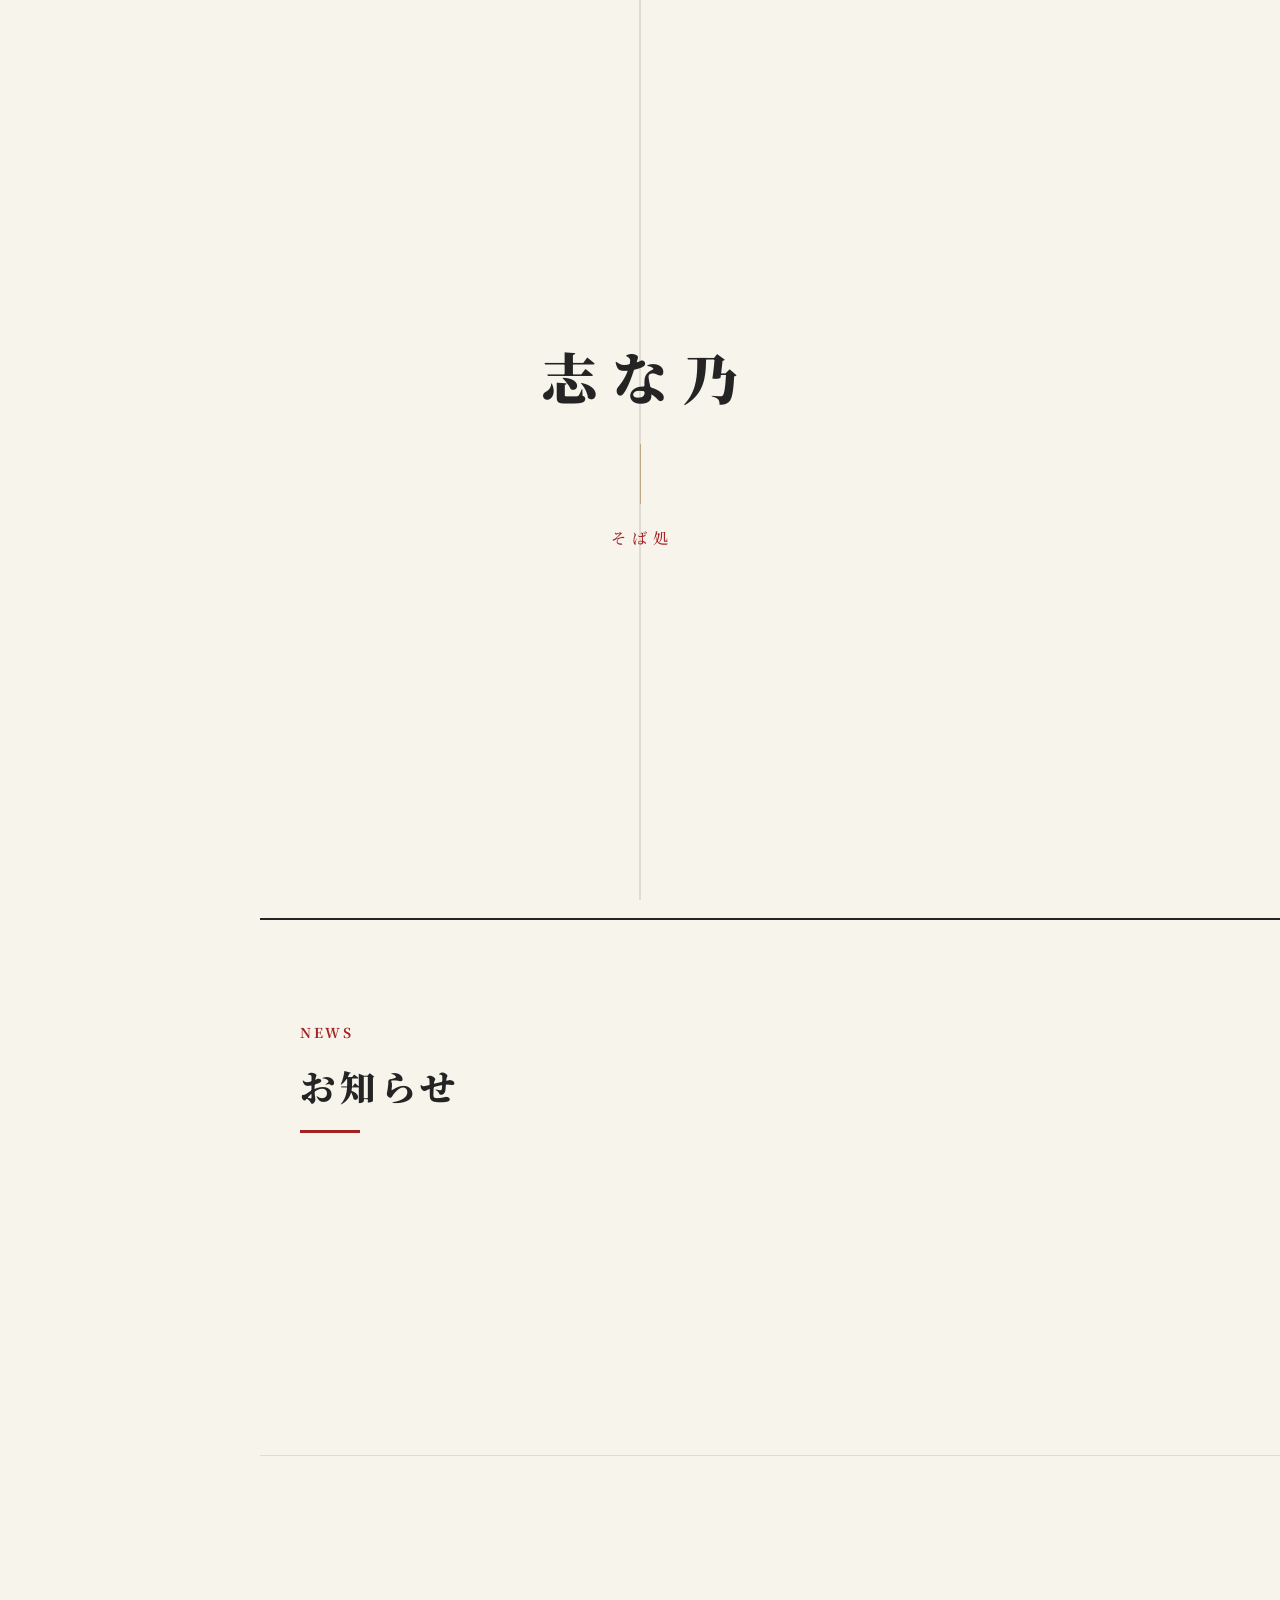
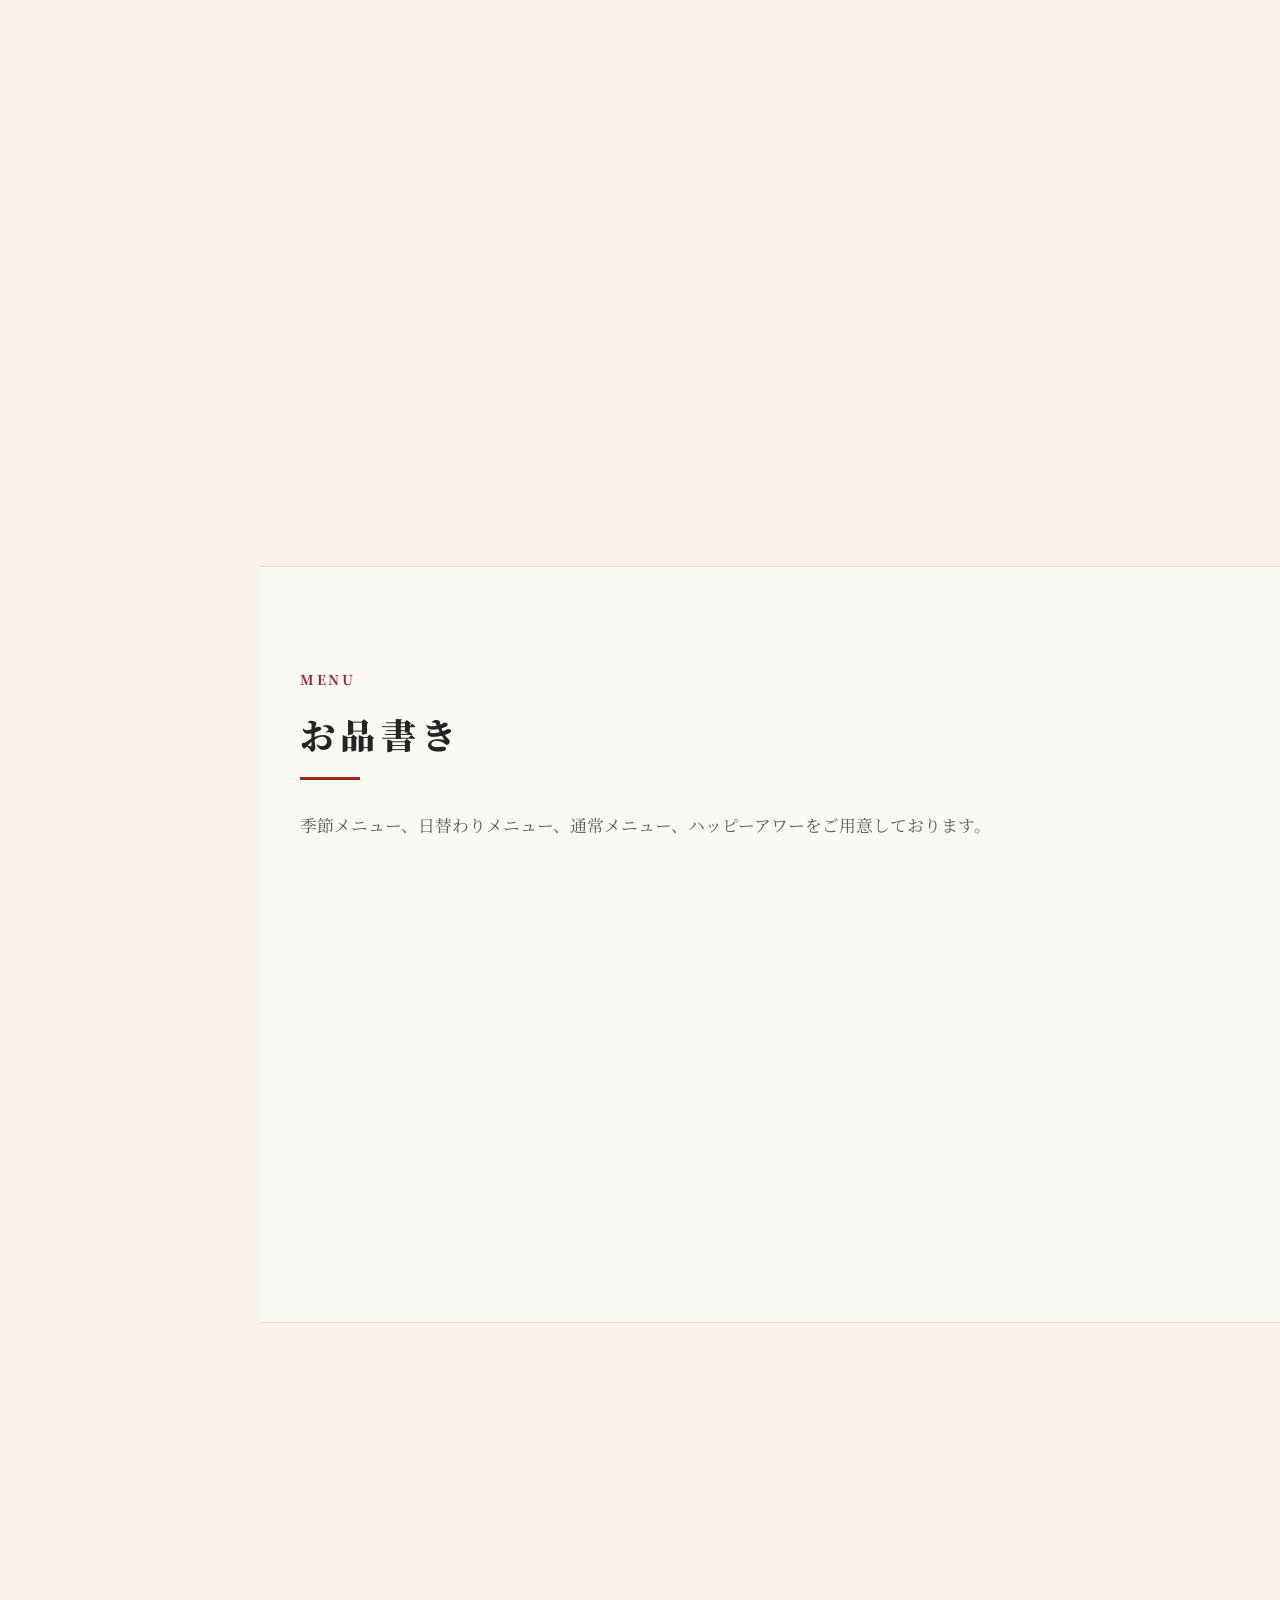
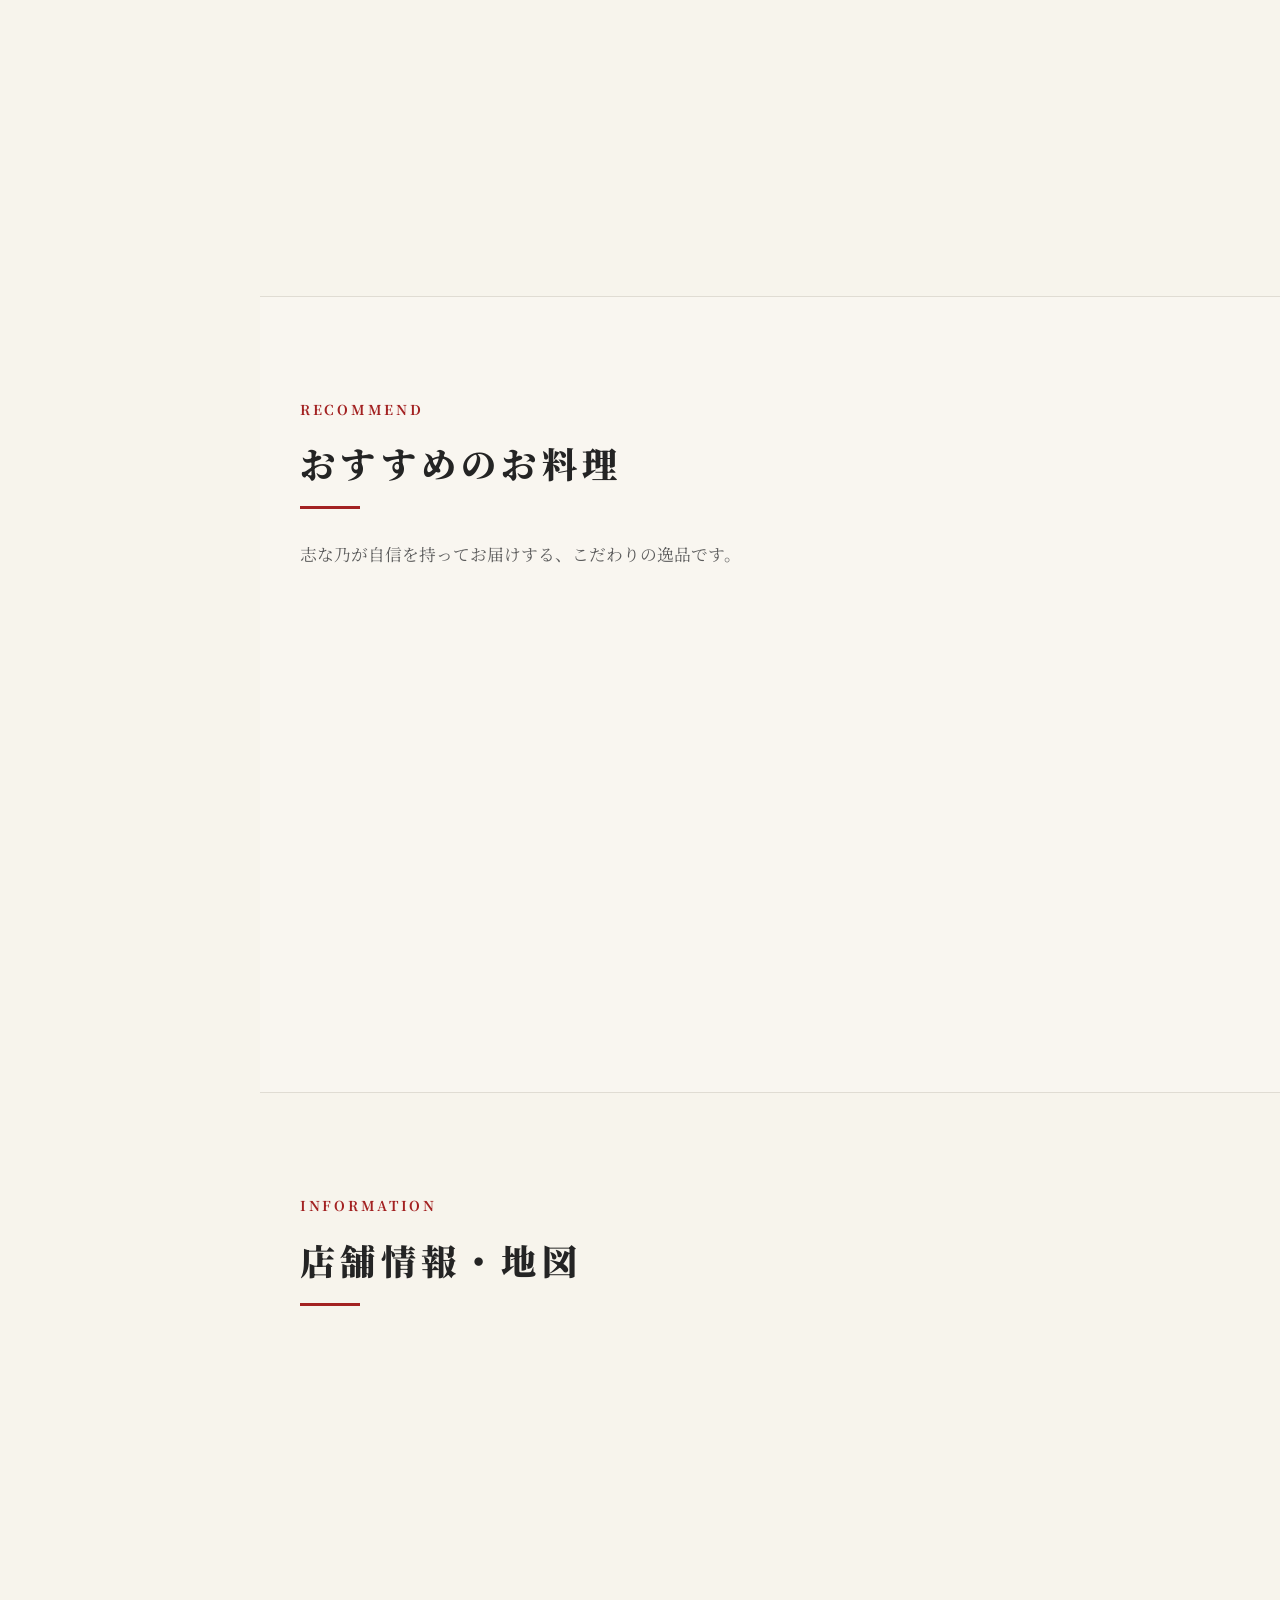
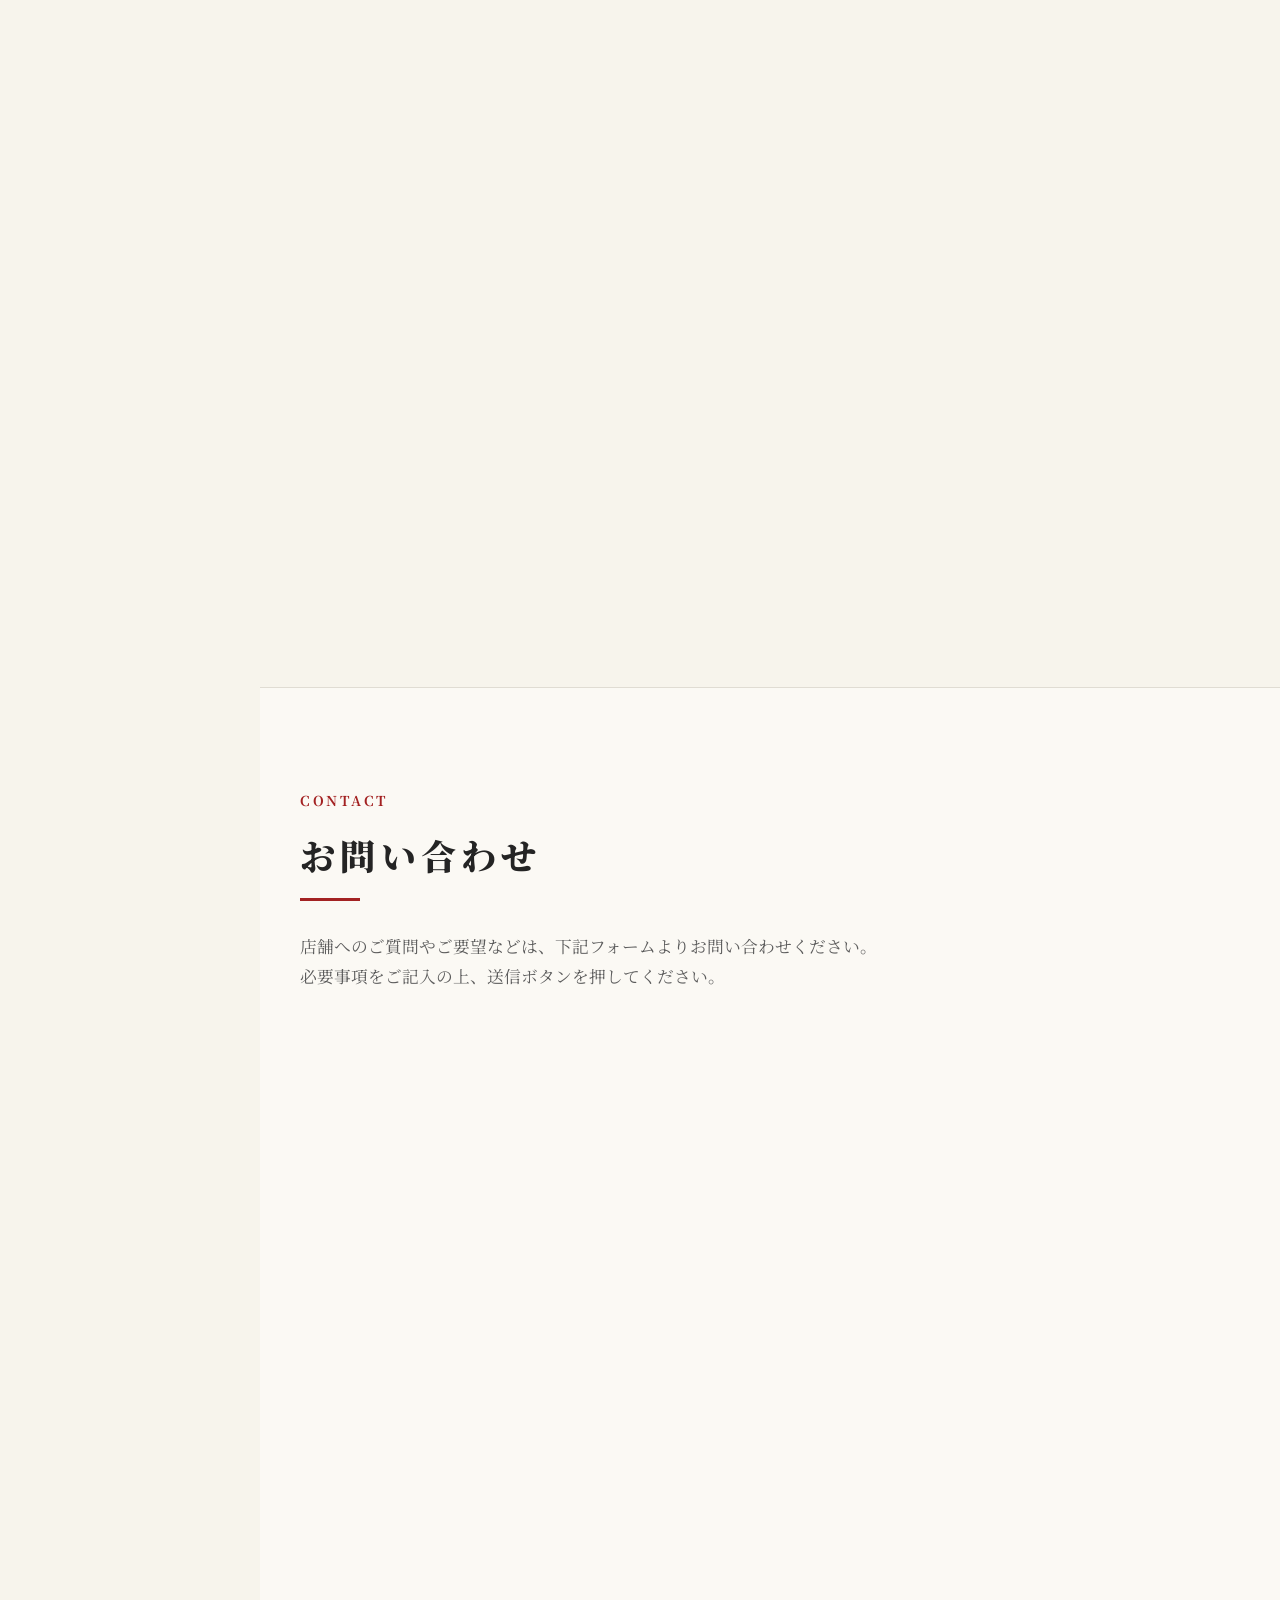
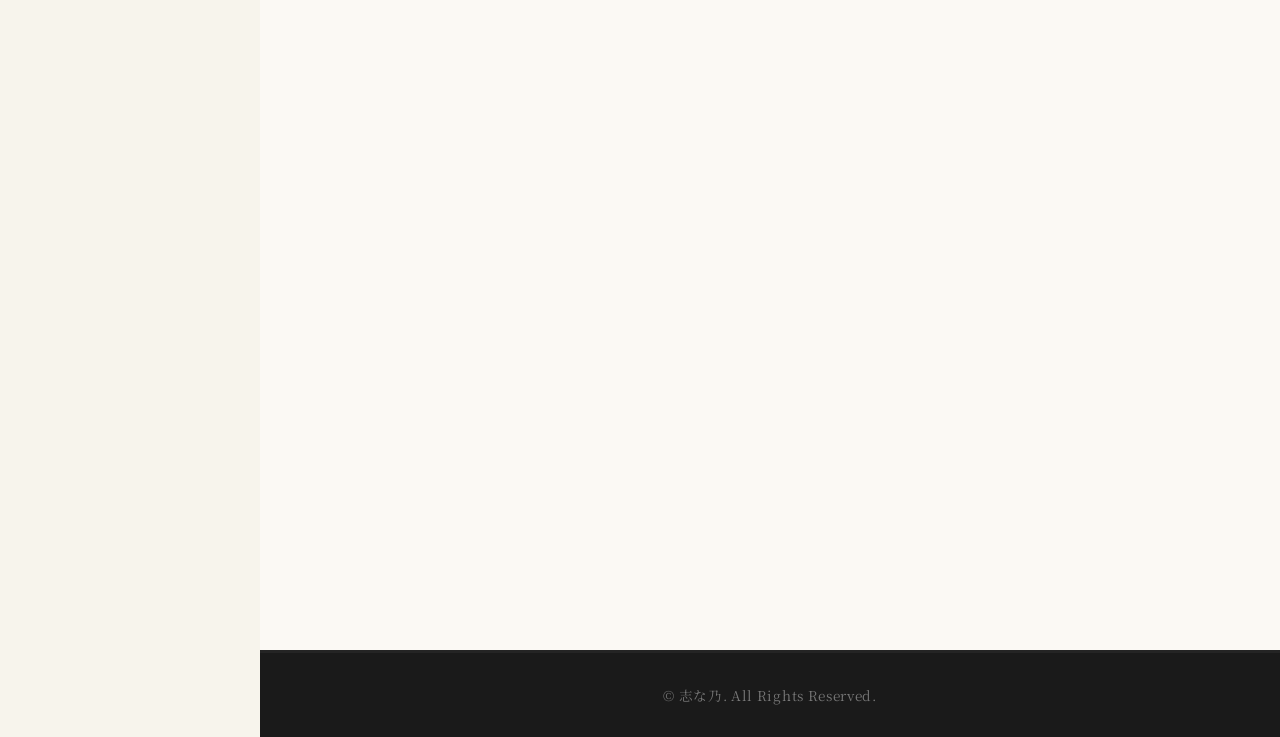
==== index.html @ 8e5b7e79 "feat: お知らせ更新（極み昆布水鶏そばの終売）、お知らせ一覧スクロール調整、sitemap.xml追加" ====
<!DOCTYPE html>
<html lang="ja">
<head>
    <meta charset="UTF-8">
    <meta name="viewport" content="width=device-width, initial-scale=1.0">
    <title>そば処 志な乃（しなの） | 千葉県船橋市・津田沼駅北口徒歩1分</title>
    <meta name="description" content="船橋市・津田沼駅北口すぐのそば処「志な乃（しなの）」。化学調味料や保存料は一切使わず,毎朝店で仕込む伝統の蕎麦と出汁。みずみずしく艶やかで透明感のあるこだわり蕎麦をご堪能ください。">
    
    <!-- OGP Settings -->
    <meta property="og:title" content="そば処 志な乃（しなの） | 津田沼駅北口徒歩1分">
    <meta property="og:description" content="毎朝仕込む伝統の蕎麦と無添加の出汁。みずみずしく艶やかで透明感のあるこだわり蕎麦。">
    <meta property="og:type" content="website">
    <meta property="og:image" content="img/HERO.jpg">
    
    <!-- Google Fonts: Noto Serif JP for traditional Japanese feel -->
    <link rel="preconnect" href="https://fonts.googleapis.com">
    <link rel="preconnect" href="https://fonts.gstatic.com" crossorigin>
    <link href="https://fonts.googleapis.com/css2?family=Noto+Serif+JP:wght@300;400;500;700;900&display=swap" rel="stylesheet">
    
    <link rel="stylesheet" href="style.css">
</head>
<body>

    <!-- Loading Screen -->
    <div id="loading" class="loading-screen">
        <div class="loading-panel panel-left"></div>
        <div class="loading-panel panel-right"></div>
        <div class="loading-content">
            <div class="loading-logo">
                <span class="logo-char char-1">志</span>
                <span class="logo-char char-2">な</span>
                <span class="logo-char char-3">乃</span>
            </div>
            <div class="loading-line"></div>
            <div class="loading-sub">そば処</div>
        </div>
    </div>

    <!-- Mobile Navigation Menu -->
    <div id="mobile-nav-overlay" class="mobile-nav-overlay"></div>
    
    <button id="mobile-nav-toggle" class="mobile-nav-toggle" aria-label="メニュー開閉">
        <span></span>
        <span></span>
        <span></span>
    </button>
    
    <nav id="mobile-nav" class="mobile-nav">
        <div class="mobile-nav-logo">
            <img src="img/しなの　ロゴ.png" alt="志な乃 ロゴ">
        </div>
        <ul>
            <li><a href="#home" class="mobile-nav-link">トップ</a></li>
            <li><a href="#news" class="mobile-nav-link">お知らせ</a></li>
            <li><a href="#concept" class="mobile-nav-link">こだわり</a></li>
            <li><a href="#menu" class="mobile-nav-link">お品書き</a></li>
            <li><a href="#gallery" class="mobile-nav-link">店内の様子</a></li>
            <li><a href="#info" class="mobile-nav-link">店舗情報・地図</a></li>
            <li><a href="#contact" class="mobile-nav-link">お問い合わせ</a></li>
        </ul>
        <div class="mobile-nav-sns">
            <a href="https://www.instagram.com/soba_shinano/" target="_blank" class="sns-btn insta-btn">Instagram</a>
            <a href="https://lin.ee/VDG7q6C" target="_blank" class="sns-btn line-btn">公式LINE</a>
        </div>
    </nav>

    <!-- Desktop Sidebar Navigation -->
    <header id="desktop-sidebar" class="desktop-sidebar">
        <div class="sidebar-logo-area">
            <a href="#home">
                <img src="img/しなの　ロゴ.png" alt="志な乃 ロゴ" class="sidebar-logo">
            </a>
        </div>
        <nav class="sidebar-nav">
            <ul>
                <li><a href="#home" class="sidebar-link active"><span class="nav-num">一</span><span class="nav-txt">トップ</span></a></li>
                <li><a href="#news" class="sidebar-link"><span class="nav-num">二</span><span class="nav-txt">お知らせ</span></a></li>
                <li><a href="#concept" class="sidebar-link"><span class="nav-num">三</span><span class="nav-txt">こだわり</span></a></li>
                <li><a href="#menu" class="sidebar-link"><span class="nav-num">四</span><span class="nav-txt">お品書き</span></a></li>
                <li><a href="#gallery" class="sidebar-link"><span class="nav-num">五</span><span class="nav-txt">店内の様子</span></a></li>
                <li><a href="#info" class="sidebar-link"><span class="nav-num">六</span><span class="nav-txt">店舗・地図</span></a></li>
                <li><a href="#contact" class="sidebar-link"><span class="nav-num">七</span><span class="nav-txt">お問合せ</span></a></li>
            </ul>
        </nav>
        <div class="sidebar-footer">
            <a href="tel:047-475-2601" class="sidebar-tel">☎ 047-475-2601</a>
        </div>
    </header>

    <!-- Main Wrapper (Shifted on Desktop to make space for sidebar) -->
    <main class="main-content">

        <!-- Hero / First View -->
        <section id="home" class="hero-section">
            <div class="hero-bg-overlay"></div>
            <div class="hero-inner">
                <div class="hero-text-area">
                    <div class="hero-content-wrap">
                        <h1 class="hero-title">
                            <span class="sub-title">伝統を紡ぐ、毎朝仕込みの蕎麦</span>
                            <span class="main-title">そば処 志な乃</span>
                        </h1>
                        <div class="hero-sns-links">
                            <a href="https://www.instagram.com/soba_shinano/" target="_blank" class="hero-sns-btn insta">Instagram</a>
                            <a href="https://lin.ee/VDG7q6C" target="_blank" class="hero-sns-btn line">公式LINE</a>
                        </div>
                    </div>
                </div>
                <div class="hero-image-area">
                    <div class="hero-image-border">
                        <img src="img/HERO.jpg" alt="そば処 志な乃" class="hero-main-img">
                    </div>
                </div>
            </div>
        </section>

        <!-- News Section -->
        <section id="news" class="news-section section-padding">
            <div class="section-container">
                <div class="section-header">
                    <span class="section-subtitle">NEWS</span>
                    <h2 class="section-title">お知らせ</h2>
                </div>
                
                <div class="news-list fade-in">
                    <!-- News Item 1 -->
                    <article class="news-item">
                        <a href="news-detail-3.html" class="news-link">
                            <div class="news-meta">
                                <time datetime="2026-07-27" class="news-date">2026.07.27</time>
                                <span class="news-category">お知らせ</span>
                            </div>
                            <h3 class="news-item-title">
                                【極み昆布水鶏そば 終売のお知らせ】<span class="news-arrow">→</span>
                            </h3>
                        </a>
                    </article>

                    <!-- News Item 2 -->
                    <article class="news-item">
                        <a href="news-detail-2.html" class="news-link">
                            <div class="news-meta">
                                <time datetime="2026-06-19" class="news-date">2026.06.19</time>
                                <span class="news-category">お知らせ</span>
                            </div>
                            <h3 class="news-item-title">
                                📢【本日より販売開始！らーめん和田屋 × そば処志な乃 コラボメニュー】📢<span class="news-arrow">→</span>
                            </h3>
                        </a>
                    </article>

                    <!-- News Item 3 -->
                    <article class="news-item">
                        <a href="news-detail-1.html" class="news-link">
                            <div class="news-meta">
                                <time datetime="2026-06-19" class="news-date">2026.06.19</time>
                                <span class="news-category">お知らせ</span>
                            </div>
                            <h3 class="news-item-title">
                                HPを公開しました<span class="news-arrow">→</span>
                            </h3>
                        </a>
                    </article>
                </div>
            </div>
        </section>

        <!-- Concept Section -->
        <section id="concept" class="concept-section section-padding">
            <div class="section-container">
                <div class="concept-grid">
                    <div class="concept-text-wrap fade-in">
                        <span class="section-subtitle">CONCEPT</span>
                        <h2 class="section-title">志な乃のこだわり</h2>
                        
                        <div class="concept-body-text">
                            <p class="lead-text">開店当初より受け継がれる伝統の味。<br>毎朝、職人が丹精込めて仕込む蕎麦と出汁。</p>
                            <p>化学調味料や保存料を一切使用せず、素材本来の美味しさを追求しております。蕎麦の実の中心部から取れる希少な「さらし粉」と、豊かな風味を持つ「2番粉」を独自の配合でブレンドいたしました。</p>
                            <p>ツルツルとした心地よい喉ごしと、口いっぱいに広がる香りの両立にこだわり抜き、透明感があり、みずみずしく艶やかに光る美しい麺に仕上げています。職人のこだわりが生み出す本物の味わいを、ぜひ心ゆくまでご堪能ください。</p>
                        </div>
                    </div>
                    <div class="concept-visual fade-in">
                        <div class="concept-img-frame">
                            <img src="img/CONCEPT.jpg" alt="志な乃のこだわり" class="concept-img">
                        </div>
                    </div>
                </div>
            </div>
        </section>

        <!-- Menu Section -->
        <section id="menu" class="menu-section section-padding">
            <div class="section-container">
                <div class="section-header">
                    <span class="section-subtitle">MENU</span>
                    <h2 class="section-title">お品書き</h2>
                    <p class="section-intro">季節メニュー、日替わりメニュー、通常メニュー、ハッピーアワーをご用意しております。</p>
                </div>

                <!-- Menu Tabs -->
                <div class="menu-tabs fade-in">
                    <button class="menu-tab-btn active" data-tab="limited">季節メニュー</button>
                    <button class="menu-tab-btn" data-tab="lunch">日替わりメニュー</button>
                    <button class="menu-tab-btn" data-tab="classic">通常メニュー</button>
                    <button class="menu-tab-btn" data-tab="happyhour">ハッピーアワー</button>
                </div>

                <!-- Menu Tab Contents -->
                <div class="menu-tab-content-wrap fade-in">
                    <!-- 季節メニュー (Seasonal Menu) -->
                    <div class="menu-tab-content active" id="menu-limited">
                        <div class="menu-single-image">
                            <div class="menu-image-container">
                                <img src="img/期間限定.png" alt="季節メニュー" class="menu-img-zoomable">
                            </div>
                        </div>
                    </div>

                    <!-- 日替わりメニュー (Daily Menu) -->
                    <div class="menu-tab-content" id="menu-lunch">
                        <div class="menu-single-image">
                            <div class="menu-image-container">
                                <img src="img/ランチ.png" alt="日替わりメニュー" class="menu-img-zoomable">
                            </div>
                        </div>
                    </div>

                    <!-- 通常メニュー (Regular Menu) -->
                    <div class="menu-tab-content" id="menu-classic">
                        <div class="menu-carousel">
                            <div class="menu-carousel-track-container">
                                <ul class="menu-carousel-track">
                                    <li class="menu-carousel-slide current-slide">
                                        <div class="menu-image-container">
                                            <img src="img/定番メニュー1.png" alt="通常メニュー 1" class="menu-img-zoomable">
                                        </div>
                                    </li>
                                    <li class="menu-carousel-slide">
                                        <div class="menu-image-container">
                                            <img src="img/定番メニュー2.png" alt="通常メニュー 2" class="menu-img-zoomable">
                                        </div>
                                    </li>
                                    <li class="menu-carousel-slide">
                                        <div class="menu-image-container">
                                            <img src="img/定番メニュー3.png" alt="通常メニュー 3" class="menu-img-zoomable">
                                        </div>
                                    </li>
                                    <li class="menu-carousel-slide">
                                        <div class="menu-image-container">
                                            <img src="img/定番メニュー4.png" alt="通常メニュー 4" class="menu-img-zoomable">
                                        </div>
                                    </li>
                                </ul>
                            </div>
                            <button class="menu-carousel-btn btn-left is-hidden" aria-label="前へ">〈</button>
                            <button class="menu-carousel-btn btn-right" aria-label="次へ">〉</button>
                            <div class="menu-carousel-nav">
                                <button class="menu-carousel-indicator active"></button>
                                <button class="menu-carousel-indicator"></button>
                                <button class="menu-carousel-indicator"></button>
                                <button class="menu-carousel-indicator"></button>
                            </div>
                        </div>
                    </div>

                    <!-- ハッピーアワー (Happy Hour) -->
                    <div class="menu-tab-content" id="menu-happyhour">
                        <div class="menu-single-image">
                            <div class="menu-image-container">
                                <img src="img/ハッピーアワー.png" alt="ハッピーアワーメニュー" class="menu-img-zoomable">
                            </div>
                        </div>
                    </div>
                </div>

                <!-- Instagram Link Announcement -->
                <div class="menu-instagram-note fade-in">
                    <p class="instagram-note-text">
                        その日のおすすめつまみメニューは<br class="mobile-br">
                        <a href="https://www.instagram.com/soba_shinano/" target="_blank" rel="noopener noreferrer" class="instagram-link">
                            Instagramよりご確認ください <span class="arrow-right">→</span>
                        </a>
                    </p>
                </div>
            </div>
        </section>

        <!-- Interior Gallery Section with 4-Second Slideshow -->
        <section id="gallery" class="gallery-section section-padding">
            <div class="section-container">
                <div class="gallery-inner">
                    <div class="gallery-info fade-in">
                        <span class="section-subtitle">ATMOSPHERE</span>
                        <h2 class="section-title">落ち着きのある店内</h2>
                        <p class="gallery-desc">和の風情が漂う落ち着いた雰囲気の店内は、お一人様からご家族連れ、ご宴会まで様々なシーンで心地よくお過ごしいただけます。木の温もりを感じながら、こだわりの蕎麦をゆっくりとお召し上がりください。</p>
                        
                        <div class="gallery-indicators">
                            <button class="indicator active" data-slide="0" aria-label="スライド 1"></button>
                            <button class="indicator" data-slide="1" aria-label="スライド 2"></button>
                        </div>
                    </div>

                    <div class="gallery-slider-wrap fade-in">
                        <div id="slideshow" class="slideshow">
                            <div class="slide active" id="slide-1">
                                <img src="img/店内1.jpg" alt="志な乃の店内風景 1">
                            </div>
                            <div class="slide" id="slide-2">
                                <img src="img/店内2.jpg" alt="志な乃の店内風景 2">
                            </div>
                        </div>
                    </div>
                </div>
            </div>
        </section>

        <!-- Food Gallery Section -->
        <section id="food-gallery" class="food-gallery-section section-padding">
            <div class="section-container">
                <div class="section-header">
                    <span class="section-subtitle">RECOMMEND</span>
                    <h2 class="section-title">おすすめのお料理</h2>
                    <p class="section-intro">志な乃が自信を持ってお届けする、こだわりの逸品です。</p>
                </div>

                <div class="food-gallery-wrap fade-in">
                    <div class="food-gallery-scroll">
                        <!-- Item 1: カツ丼セット -->
                        <div class="food-gallery-item">
                            <div class="food-gallery-img-wrap">
                                <img src="img/かつ丼セット.jpg" alt="カツ丼セット" class="menu-img-zoomable">
                            </div>
                            <h3 class="food-gallery-name">カツ丼セット</h3>
                        </div>

                        <!-- Item 2: 刺身三点盛り -->
                        <div class="food-gallery-item">
                            <div class="food-gallery-img-wrap">
                                <img src="img/刺身三点盛り.jpg" alt="刺身三点盛り" class="menu-img-zoomable">
                            </div>
                            <h3 class="food-gallery-name">刺身三点盛り</h3>
                        </div>

                        <!-- Item 3: 天せいろ -->
                        <div class="food-gallery-item">
                            <div class="food-gallery-img-wrap">
                                <img src="img/天せいろ.png" alt="天せいろ" class="menu-img-zoomable">
                            </div>
                            <h3 class="food-gallery-name">天せいろ</h3>
                        </div>

                        <!-- Item 4: 天ぷらそば -->
                        <div class="food-gallery-item">
                            <div class="food-gallery-img-wrap">
                                <img src="img/天ぷらそば.jpg" alt="天ぷらそば" class="menu-img-zoomable">
                            </div>
                            <h3 class="food-gallery-name">天ぷらそば</h3>
                        </div>

                        <!-- Item 5: 天ぷらの盛り合わせ -->
                        <div class="food-gallery-item">
                            <div class="food-gallery-img-wrap">
                                <img src="img/天ぷらの盛り合わせ.png" alt="天ぷらの盛り合わせ" class="menu-img-zoomable">
                            </div>
                            <h3 class="food-gallery-name">天ぷらの盛り合わせ</h3>
                        </div>
                    </div>
                    
                    <div class="scroll-guide">
                        <span>◀ 左右にスクロールできます ▶</span>
                    </div>
                </div>
            </div>
        </section>

        <!-- Shop Information and Google Maps Section -->
        <section id="info" class="info-section section-padding">
            <div class="section-container">
                <span class="section-subtitle">INFORMATION</span>
                <h2 class="section-title">店舗情報・地図</h2>

                <div class="info-grid">
                    <div class="info-table-wrap fade-in">
                        <table class="info-table">
                            <tbody>
                                <tr>
                                    <th>店名</th>
                                    <td>志な乃（しなの）</td>
                                </tr>
                                <tr>
                                    <th>所在地</th>
                                    <td>
                                        〒274-0825<br>
                                        千葉県船橋市前原西<br class="mobile-br">２丁目１４−６<br>
                                        <span class="info-note">JR総武線「津田沼駅」北口より<br class="mobile-br">徒歩約1分</span>
                                    </td>
                                </tr>
                                <tr>
                                    <th>電話番号</th>
                                    <td><a href="tel:047-475-2601" class="tel-link">047-475-2601</a></td>
                                </tr>
                                <tr>
                                    <th>営業時間</th>
                                    <td>11:00 ～ 21:00</td>
                                </tr>
                                <tr>
                                    <th>定休日</th>
                                    <td>水曜日（木～火は営業）</td>
                                </tr>
                                <tr>
                                    <th>決済方法</th>
                                    <td>
                                        <div class="payment-group">
                                            <span class="payment-label">クレジットカード</span>
                                            <span class="payment-value">VISA / Mastercard / JCB / American Express / Diners Club<br><span class="payment-sub">※タッチ決済対応</span></span>
                                        </div>
                                        <div class="payment-group">
                                            <span class="payment-label">電子マネー</span>
                                            <span class="payment-value">楽天Edy / QUICPay / 交通系ICカード</span>
                                        </div>
                                        <div class="payment-group">
                                            <span class="payment-label">コード支払い</span>
                                            <span class="payment-value">au PAY / d払い / J-Coin Pay / メルペイ / PayPay / 楽天ペイ</span>
                                        </div>
                                    </td>
                                </tr>
                                <tr>
                                    <th>公式SNS</th>
                                    <td>
                                        <div class="info-sns-links">
                                            <a href="https://www.instagram.com/soba_shinano/" target="_blank" class="info-sns-link insta" id="info-link-insta">Instagram</a>
                                            <a href="https://lin.ee/VDG7q6C" target="_blank" class="info-sns-link line" id="info-link-line">公式LINE</a>
                                        </div>
                                    </td>
                                </tr>
                            </tbody>
                        </table>
                    </div>

                    <div class="info-map-wrap fade-in">
                        <div class="map-iframe-container">
                            <!-- Embedded map querying address query with standard hyphen for pin and address search compatibility -->
                            <iframe 
                                src="https://maps.google.com/maps?q=35.6918447,140.0207771(%E3%80%92274-0825%20%E5%8D%83%E8%91%89%E7%9C%8C%E8%88%B9%E6%A5%B8%E5%B8%82%E5%89%8D%E5%8E%9F%E8%A5%BF%EF%BC%92%E4%B8%85%E7%9B%AE%EF%BC%91%EF%BC%94%E2%88%92%EF%BC%96)&amp;z=17&amp;output=embed" 
                                width="100%" 
                                height="100%" 
                                style="border:0;" 
                                allowfullscreen="" 
                                loading="lazy" 
                                referrerpolicy="no-referrer-when-downgrade"
                                title="志な乃の地図">
                            </iframe>
                        </div>
                    </div>
                </div>
            </div>
        </section>

        <!-- Contact Form Section -->
        <section id="contact" class="contact-section section-padding">
            <div class="section-container">
                <div class="section-header">
                    <span class="section-subtitle">CONTACT</span>
                    <h2 class="section-title">お問い合わせ</h2>
                    <p class="section-intro">店舗へのご質問やご要望などは、下記フォームよりお問い合わせください。<br>必要事項をご記入の上、送信ボタンを押してください。</p>
                </div>

                <!-- Reservation Box -->
                <div class="reservation-wrap fade-in">
                    <p class="reservation-text">お電話でのご予約はこちらから</p>
                    <a href="tel:047-475-2601" class="reservation-btn">
                        <span class="btn-tel-icon">📞</span>ご予約はこちらから
                    </a>
                </div>

                <div class="contact-form-wrap fade-in">
                    <form id="contact-form" class="contact-form">
                        <div class="form-group">
                            <label for="form-name" class="form-label">お名前 <span class="label-required">必須</span></label>
                            <input type="text" id="form-name" name="name" class="form-input" placeholder="例：山田 太郎" required>
                        </div>

                        <div class="form-group">
                            <label for="form-email" class="form-label">メールアドレス <span class="label-required">必須</span></label>
                            <input type="email" id="form-email" name="email" class="form-input" placeholder="例：example@email.com" required>
                        </div>

                        <div class="form-group">
                            <label for="form-age" class="form-label">ご年齢 <span class="label-required">必須</span></label>
                            <input type="number" id="form-age" name="age" class="form-input" min="0" max="120" placeholder="例：30" required>
                        </div>

                        <div class="form-group">
                            <label for="form-message" class="form-label">お問い合わせ内容 <span class="label-required">必須</span></label>
                            <textarea id="form-message" name="message" class="form-textarea" placeholder="お問い合わせ内容をご入力ください" rows="6" required></textarea>
                        </div>

                        <div class="form-submit-wrap">
                            <button type="submit" id="form-submit" class="form-submit-btn">
                                <span>送信する (メール作成)</span>
                            </button>
                        </div>
                        <p class="form-note">※ご予約は電話でのみ受け付けております。</p>
                    </form>
                </div>
            </div>
        </section>

        <!-- Footer -->
        <footer class="footer">
            <div class="footer-container">
                <div class="footer-bottom">
                    <p class="copyright">&copy; 志な乃. All Rights Reserved.</p>
                </div>
            </div>
        </footer>

    </main>

    <!-- Image Zoom Modal -->
    <div id="image-modal" class="image-modal" aria-hidden="true">
        <span class="modal-close" id="modal-close">&times;</span>
        <div class="modal-content-wrap">
            <img class="modal-content" id="modal-img" alt="拡大メニュー画像">
        </div>
        <div id="modal-caption" class="modal-caption"></div>
    </div>

    <script src="script.js"></script>
</body>
</html>
---- style.css ----
/* ==========================================================================
   志な乃 (しなの) - スタイルシート
   和風モダン・直線ベース・レスポンシブデザイン
   ========================================================================== */

/* --------------------------------------------------------------------------
   1. 変数と基本設定
   -------------------------------------------------------------------------- */
:root {
    --color-bg-base: #f7f4ec;         /* 背景色（和紙・ベージュ） */
    --color-bg-card: #ffffff;         /* カード・入力欄背景 */
    --color-text-main: #242424;       /* 墨色（メイン文字） */
    --color-text-sub: #5c5c5c;        /* 灰色（サブ文字） */
    --color-accent-red: #a32222;      /* 朱赤・朱漆（アクセント） */
    --color-accent-gold: #ab9263;     /* 金茶（サブアクセント） */
    --color-border: #242424;          /* 境界線（黒） */
    --color-border-light: #e0dcd3;    /* 境界線（薄いベージュ） */
    --sidebar-width: 260px;           /* デスクトップサイドバーの幅 */
    --font-jp: 'Noto Serif JP', -apple-system, BlinkMacSystemFont, "Helvetica Neue", "Segoe UI", Hiragino Kaku Gothic ProN, "ヒラギノ角ゴ ProN W3", Arial, sans-serif;
}

/* リセット */
*, *::before, *::after {
    box-sizing: border-box;
    margin: 0;
    padding: 0;
    border-radius: 0 !important; /* 全ての要素で丸みを完全排除 (直線デザイン) */
}

html {
    scroll-behavior: smooth;
    font-size: 16px;
}

body {
    font-family: var(--font-jp);
    background-color: var(--color-bg-base);
    background-image: url('img/背景.png'); /* 和紙風の背景画像を適用 */
    background-repeat: repeat;
    color: var(--color-text-main);
    line-height: 1.8;
    overflow-x: hidden;
}

a {
    color: inherit;
    text-decoration: none;
    transition: all 0.3s ease;
}

img {
    max-width: 100%;
    height: auto;
    display: block;
}

/* 共通コンテナ */
.section-container {
    max-width: 1100px;
    margin: 0 auto;
    padding: 0 40px;
}

.section-padding {
    padding: 100px 0;
}

/* 縦書きテキスト設定 */
.vertical-text {
    writing-mode: vertical-rl;
    text-orientation: mixed;
}

/* 共通タイトル */
.section-subtitle {
    display: block;
    font-size: 0.85rem;
    font-weight: 700;
    letter-spacing: 0.2em;
    color: var(--color-accent-red);
    margin-bottom: 10px;
    text-transform: uppercase;
}

.section-title {
    font-size: 2.2rem;
    font-weight: 900;
    letter-spacing: 0.15em;
    margin-bottom: 30px;
    position: relative;
    padding-bottom: 15px;
}

.section-title::after {
    content: '';
    position: absolute;
    bottom: 0;
    left: 0;
    width: 60px;
    height: 3px;
    background-color: var(--color-accent-red);
}

.section-header {
    margin-bottom: 60px;
}

.section-intro {
    font-size: 1.05rem;
    color: var(--color-text-sub);
    margin-top: 15px;
}

.text-center {
    text-align: center;
}

/* スクロール時のフェードイン用クラス */
.fade-in {
    opacity: 0;
    transform: translateY(30px);
    transition: opacity 0.8s ease, transform 0.8s ease;
}

.fade-in.visible {
    opacity: 1;
    transform: translateY(0);
}

/* モバイル用改行クラス */
.mobile-br {
    display: none;
}

/* --------------------------------------------------------------------------
   2. ローディング画面
   -------------------------------------------------------------------------- */
.loading-screen {
    position: fixed;
    top: 0;
    left: 0;
    width: 100%;
    height: 100%;
    z-index: 9999;
    display: flex;
    justify-content: center;
    align-items: center;
    overflow: hidden;
    pointer-events: none;
}

.loading-panel {
    position: absolute;
    top: 0;
    width: 50%;
    height: 100%;
    background-color: var(--color-bg-base);
    background-image: url('img/背景.png');
    background-repeat: repeat;
    z-index: 1;
    transition: transform 1.2s cubic-bezier(0.85, 0, 0.15, 1);
    pointer-events: auto;
}

.panel-left {
    left: 0;
    border-right: 1px solid var(--color-border-light);
}

.panel-right {
    right: 0;
    border-left: 1px solid var(--color-border-light);
}

.loading-content {
    position: relative;
    z-index: 2;
    text-align: center;
    display: flex;
    flex-direction: column;
    align-items: center;
    transition: opacity 0.6s ease, transform 0.6s ease;
}

.loading-logo {
    display: flex;
    justify-content: center;
    align-items: center;
    gap: 15px;
    font-size: 3.5rem;
    font-weight: 900;
    line-height: 1;
    color: var(--color-text-main);
    margin-bottom: 20px;
}

.logo-char {
    display: inline-block;
    opacity: 0;
    transform: translateY(30px) scale(0.9);
}

.char-1 { animation: fadeInChar 0.8s cubic-bezier(0.25, 1, 0.5, 1) 0.3s forwards; }
.char-2 { animation: fadeInChar 0.8s cubic-bezier(0.25, 1, 0.5, 1) 0.6s forwards; }
.char-3 { animation: fadeInChar 0.8s cubic-bezier(0.25, 1, 0.5, 1) 0.9s forwards; }

.loading-line {
    width: 1px;
    height: 0;
    background-color: var(--color-accent-gold);
    margin: 20px 0;
    opacity: 0.7;
    animation: drawLine 0.8s cubic-bezier(0.25, 1, 0.5, 1) 1.3s forwards;
}

.loading-sub {
    font-size: 0.95rem;
    letter-spacing: 0.4em;
    color: var(--color-accent-red);
    font-weight: 500;
    opacity: 0;
    padding-left: 0.4em;
    animation: fadeInSub 0.8s ease 1.8s forwards;
}

@keyframes fadeInChar {
    to {
        opacity: 1;
        transform: translateY(0) scale(1);
    }
}

@keyframes drawLine {
    to {
        height: 60px;
    }
}

@keyframes fadeInSub {
    to {
        opacity: 1;
        transform: translateY(0);
    }
}

/* 読込完了時のアニメーション */
.loading-screen.loaded .panel-left {
    transform: translateX(-100%);
}

.loading-screen.loaded .panel-right {
    transform: translateX(100%);
}

.loading-screen.loaded .loading-content {
    opacity: 0;
    transform: translateY(-20px);
}

.loading-screen.loaded-done {
    display: none;
}


/* --------------------------------------------------------------------------
   3. デスクトップサイドバー (Header)
   -------------------------------------------------------------------------- */
.desktop-sidebar {
    position: fixed;
    top: 0;
    left: 0;
    width: var(--sidebar-width);
    height: 100vh;
    background-color: var(--color-bg-base);
    background-image: url('img/背景.png');
    background-repeat: repeat;
    color: var(--color-text-main);
    border-right: 1px solid var(--color-border-light);
    display: flex;
    flex-direction: column;
    justify-content: space-between;
    align-items: center;
    padding: 40px 20px;
    z-index: 100;
}

.sidebar-logo-area {
    width: 100%;
    text-align: center;
    padding-bottom: 30px;
    border-bottom: 1px solid var(--color-border-light);
}

.sidebar-logo {
    max-width: 120px;
    margin: 0 auto;
}

.sidebar-nav {
    width: 100%;
}

.sidebar-nav ul {
    list-style: none;
    display: flex;
    flex-direction: column;
    gap: 20px;
}

.sidebar-link {
    display: flex;
    align-items: center;
    font-size: 1.05rem;
    letter-spacing: 0.15em;
    padding: 8px 15px;
    border: 1px solid transparent;
}

.sidebar-link .nav-num {
    font-size: 0.8rem;
    color: var(--color-accent-gold);
    margin-right: 15px;
    width: 15px;
    text-align: center;
}

.sidebar-link:hover,
.sidebar-link.active {
    border: 1px solid var(--color-accent-red);
    color: var(--color-accent-red);
}

.sidebar-footer {
    width: 100%;
    text-align: center;
    border-top: 1px solid var(--color-border-light);
    padding-top: 30px;
}

.sidebar-tel {
    font-size: 0.95rem;
    letter-spacing: 0.05em;
    font-weight: 700;
    color: var(--color-text-main);
    border: 1px solid var(--color-text-main);
    padding: 10px 15px;
    display: block;
}

.sidebar-tel:hover {
    background-color: var(--color-text-main);
    color: var(--color-bg-base);
}

/* メインコンテンツの位置ズレ調整 */
.main-content {
    margin-left: var(--sidebar-width);
    position: relative;
    width: calc(100% - var(--sidebar-width));
}

/* --------------------------------------------------------------------------
   4. モバイル用ナビゲーション (Hamburger)
   -------------------------------------------------------------------------- */
.mobile-nav-toggle {
    display: none;
    position: fixed;
    top: 15px;
    right: 15px;
    width: 40px;
    height: 40px;
    background-color: var(--color-border);
    border: none;
    z-index: 1001;
    cursor: pointer;
    flex-direction: column;
    justify-content: center;
    align-items: center;
    gap: 4px;
}

.mobile-nav-toggle span {
    display: block;
    width: 16px;
    height: 1.5px;
    background-color: #ffffff;
    transition: all 0.3s ease;
}

/* モバイルメニュー開いた時のトグルアイコンアニメーション */
.mobile-nav-toggle.open span:nth-child(1) {
    transform: translateY(5.5px) rotate(45deg);
}

.mobile-nav-toggle.open span:nth-child(2) {
    opacity: 0;
}

.mobile-nav-toggle.open span:nth-child(3) {
    transform: translateY(-5.5px) rotate(-45deg);
}

/* モバイルメニューの背景オーバーレイ */
.mobile-nav-overlay {
    position: fixed;
    top: 0;
    left: 0;
    width: 100%;
    height: 100vh;
    background-color: rgba(0, 0, 0, 0.4);
    z-index: 999;
    opacity: 0;
    pointer-events: none;
    transition: opacity 0.4s ease;
}

.mobile-nav-overlay.open {
    opacity: 1;
    pointer-events: auto;
}

.mobile-nav {
    display: none;
    position: fixed;
    top: 0;
    right: 0;
    width: 280px;
    height: 100vh;
    background-color: var(--color-bg-base);
    background-image: url('img/背景.png');
    background-repeat: repeat;
    z-index: 1000;
    padding: 60px 20px;
    color: var(--color-text-main);
    flex-direction: column;
    justify-content: flex-start;
    align-items: center;
    transform: translateX(100%);
    transition: transform 0.4s cubic-bezier(0.16, 1, 0.3, 1);
    border-left: 1px solid var(--color-border-light);
    overflow-y: auto;
}

.mobile-nav.open {
    transform: translateX(0);
}

.mobile-nav-logo {
    max-width: 100px;
    margin-bottom: 30px;
}

.mobile-nav ul {
    list-style: none;
    text-align: center;
    margin-bottom: 30px;
}

.mobile-nav ul li {
    margin-bottom: 20px;
}

.mobile-nav-link {
    font-size: 1.2rem;
    letter-spacing: 0.2em;
    font-weight: 700;
    padding: 5px 20px;
    display: inline-block;
}

.mobile-nav-link:hover {
    color: var(--color-accent-red);
}

.mobile-nav-sns {
    display: flex;
    gap: 15px;
    width: 100%;
    max-width: 240px;
    justify-content: center;
}

.mobile-nav-sns .sns-btn {
    flex: 1;
    text-align: center;
    padding: 6px 0;
    font-size: 0.95rem;
    font-weight: 700;
    border: none;
    border-bottom: 1px solid var(--color-text-main);
    color: var(--color-text-main);
    background-color: transparent;
    letter-spacing: 0.1em;
}

.mobile-nav-sns .insta-btn:hover {
    color: #e4405f;
    border-bottom-color: #e4405f;
}

.mobile-nav-sns .line-btn:hover {
    color: #06c755;
    border-bottom-color: #06c755;
}

/* --------------------------------------------------------------------------
   5. ヒーローセクション (ファーストビュー)
   -------------------------------------------------------------------------- */
.hero-section {
    height: auto;
    min-height: auto;
    position: relative;
    display: flex;
    align-items: center;
    justify-content: center;
    overflow: hidden;
    padding: 120px 40px 80px;
    border-bottom: 2px solid var(--color-border);
}

.hero-bg-overlay {
    position: absolute;
    top: 0;
    left: 0;
    width: 100%;
    height: 100%;
    background: linear-gradient(135deg, rgba(247, 244, 236, 0.9) 0%, rgba(247, 244, 236, 0.75) 100%);
    z-index: 1;
}

.hero-inner {
    position: relative;
    z-index: 2;
    width: 100%;
    max-width: 800px;
    display: flex;
    flex-direction: column-reverse;
    align-items: center;
    gap: 40px;
    height: auto;
}

.hero-text-area {
    display: flex;
    justify-content: center;
    align-items: center;
    height: auto;
    width: 100%;
    opacity: 0;
    transform: translateY(20px);
    transition: transform 1.5s cubic-bezier(0.16, 1, 0.3, 1), opacity 1.5s ease;
}

.hero-title {
    font-family: var(--font-jp);
    color: var(--color-text-main);
    display: flex;
    flex-direction: column;
    align-items: center;
    writing-mode: horizontal-tb;
    text-align: center;
    line-height: 1.4;
}

.hero-title .main-title {
    font-size: 3.6rem;
    font-weight: 900;
    letter-spacing: 0.15em;
    color: var(--color-text-main);
}

.hero-title .sub-title {
    font-size: 1.25rem;
    font-weight: 500;
    letter-spacing: 0.3em;
    color: var(--color-accent-red);
    margin-left: 0;
    margin-bottom: 20px;
    padding-top: 0;
    writing-mode: horizontal-tb;
}

.hero-content-wrap {
    display: flex;
    flex-direction: column;
    align-items: center;
    gap: 25px;
    width: 100%;
}

.hero-sns-links {
    display: flex;
    gap: 15px;
    justify-content: center;
    width: 100%;
    z-index: 10;
}

.hero-sns-btn {
    display: inline-block;
    padding: 8px 15px;
    font-size: 0.95rem;
    font-weight: 700;
    letter-spacing: 0.12em;
    border: none;
    border-bottom: 1px solid var(--color-text-main);
    background-color: transparent;
    color: var(--color-text-main);
    transition: all 0.3s ease;
    text-align: center;
    min-width: 140px;
}

.hero-sns-btn:hover {
    color: var(--color-accent-red);
    border-bottom-color: var(--color-accent-red);
    transform: translateY(-2px);
}

.hero-image-area {
    width: 100%;
    max-width: 480px;
    height: auto;
    aspect-ratio: 1 / 1;
    display: flex;
    justify-content: center;
    align-items: center;
}

.hero-image-border {
    width: 100%;
    height: 100%;
    display: flex;
    align-items: center;
    justify-content: center;
}

.hero-main-img {
    width: 100%;
    height: 100%;
    object-fit: cover;
    object-position: center;
    opacity: 0;
    transform: scale(1.08);
    transition: transform 2.0s cubic-bezier(0.16, 1, 0.3, 1), opacity 1.5s ease;
}

/* 読込完了後に適用されるヒーロー演出 */
.hero-section.hero-animate .hero-main-img {
    opacity: 1;
    transform: scale(1);
}

.hero-section.hero-animate .hero-text-area {
    opacity: 1;
    transform: translateY(0);
}

/* スクロールダウン指示 */
.scroll-down {
    display: none;
}

/* --------------------------------------------------------------------------
   6. こだわりセクション (Concept)
   -------------------------------------------------------------------------- */
.concept-section {
    border-bottom: 1px solid var(--color-border-light);
}

.concept-grid {
    display: grid;
    grid-template-columns: 1.2fr 1fr;
    gap: 60px;
    align-items: center;
}

.concept-body-text {
    font-size: 1.05rem;
    color: var(--color-text-main);
    text-align: justify;
}

.concept-body-text .lead-text {
    font-size: 1.4rem;
    font-weight: 700;
    line-height: 1.8;
    color: var(--color-accent-red);
    margin-bottom: 25px;
    letter-spacing: 0.05em;
}

.concept-body-text p {
    margin-bottom: 20px;
}

.concept-body-text p:last-child {
    margin-bottom: 0;
}

.concept-visual {
    width: 100%;
}

.concept-img-frame {
    width: 100%;
}

.concept-img {
    width: 100%;
    height: auto;
}

/* --------------------------------------------------------------------------
   7. おすすめお品書きセクション (Menu)
   -------------------------------------------------------------------------- */
.menu-section {
    background-color: rgba(255, 255, 255, 0.4);
    border-bottom: 1px solid var(--color-border-light);
}

/* タブボタン */
.menu-tabs {
    display: flex;
    justify-content: center;
    flex-wrap: wrap;
    gap: 15px;
    margin-bottom: 40px;
    border-bottom: 1px solid var(--color-border-light);
    padding-bottom: 20px;
}

.menu-tab-btn {
    background: transparent;
    border: 1px solid var(--color-border-light);
    color: var(--color-text-sub);
    font-family: var(--font-jp);
    font-size: 1rem;
    font-weight: 500;
    padding: 12px 28px;
    cursor: pointer;
    transition: all 0.3s ease;
    letter-spacing: 0.05em;
}

.menu-tab-btn:hover {
    color: var(--color-accent-red);
    border-color: var(--color-accent-red);
}

.menu-tab-btn.active {
    background-color: var(--color-accent-red);
    color: #ffffff;
    border-color: var(--color-accent-red);
    font-weight: 700;
}

/* タブコンテンツ */
.menu-tab-content-wrap {
    position: relative;
    width: 100%;
}

.menu-tab-content {
    display: none;
    opacity: 0;
    transition: opacity 0.5s ease;
}

.menu-tab-content.active {
    display: block;
    opacity: 1;
}

/* メニュー画像表示の基本スタイル */
.menu-image-container {
    border: none;
    background-color: transparent;
    padding: 0;
    box-shadow: none;
    cursor: zoom-in;
    position: relative;
    overflow: hidden;
    display: flex;
    justify-content: center;
    align-items: center;
    max-width: 900px;
    margin: 0 auto;
}

/* 虫眼鏡アイコンのインジケータ（ホバー時） */
.menu-image-container::after {
    content: "🔎 拡大表示";
    position: absolute;
    bottom: 25px;
    right: 25px;
    background-color: rgba(36, 36, 36, 0.85);
    color: #ffffff;
    font-size: 0.85rem;
    font-weight: 500;
    padding: 6px 12px;
    opacity: 0;
    transition: opacity 0.3s ease;
    letter-spacing: 0.05em;
    pointer-events: none;
}

.menu-image-container:hover::after {
    opacity: 1;
}

.menu-img-zoomable {
    width: 100%;
    height: auto;
    object-fit: contain;
    max-height: 80vh;
    transition: transform 0.4s ease;
}

.menu-image-container:hover .menu-img-zoomable {
    transform: scale(1.02);
}

/* 1枚画像のメニュー用 */
.menu-single-image {
    max-width: 900px;
    margin: 0 auto;
}

/* 定番メニュー用カルーセル */
.menu-carousel {
    position: relative;
    max-width: 900px;
    margin: 0 auto;
}

.menu-carousel-track-container {
    overflow: hidden;
    position: relative;
    width: 100%;
}

.menu-carousel-track {
    display: flex;
    list-style: none;
    padding: 0;
    margin: 0;
    transition: transform 0.5s cubic-bezier(0.25, 1, 0.5, 1);
    width: 100%;
}

.menu-carousel-slide {
    flex: 0 0 100%;
    width: 100%;
}

/* カルーセル操作ボタン */
.menu-carousel-btn {
    position: absolute;
    top: 50%;
    transform: translateY(-50%);
    background-color: rgba(255, 255, 255, 0.95);
    border: 1px solid var(--color-border-light);
    color: var(--color-text-main);
    font-size: 1.5rem;
    width: 50px;
    height: 50px;
    display: flex;
    align-items: center;
    justify-content: center;
    cursor: pointer;
    transition: all 0.3s ease;
    z-index: 10;
}

.menu-carousel-btn:hover {
    background-color: var(--color-accent-red);
    color: #ffffff;
    border-color: var(--color-accent-red);
}

.menu-carousel-btn.btn-left {
    left: -25px;
}

.menu-carousel-btn.btn-right {
    right: -25px;
}

.menu-carousel-btn.is-hidden {
    display: none;
}

/* インジケータードット */
.menu-carousel-nav {
    display: flex;
    justify-content: center;
    gap: 12px;
    margin-top: 25px;
}

.menu-carousel-indicator {
    background-color: var(--color-border-light);
    border: none;
    width: 30px;
    height: 3px;
    cursor: pointer;
    transition: all 0.3s ease;
}

.menu-carousel-indicator.active {
    background-color: var(--color-accent-red);
    width: 45px;
}

/* 画像拡大用モーダル */
.image-modal {
    display: none;
    position: fixed;
    z-index: 9999;
    left: 0;
    top: 0;
    width: 100%;
    height: 100%;
    overflow: hidden;
    background-color: rgba(12, 12, 12, 0.95);
    opacity: 0;
    transition: opacity 0.3s ease;
    align-items: center;
    justify-content: center;
    padding: 20px;
}

.image-modal.show {
    display: flex;
    opacity: 1;
}

.modal-content-wrap {
    position: relative;
    max-width: 95%;
    max-height: 95%;
    display: flex;
    justify-content: center;
    align-items: center;
}

.modal-content {
    margin: auto;
    display: block;
    max-width: 100%;
    max-height: 90vh;
    object-fit: contain;
    border: 1px solid rgba(255, 255, 255, 0.15);
    box-shadow: 0 5px 35px rgba(0, 0, 0, 0.8);
    animation-name: zoomIn;
    animation-duration: 0.3s;
    cursor: zoom-out;
}

@keyframes zoomIn {
    from {transform: scale(0.95)}
    to {transform: scale(1)}
}

/* モーダル閉じるボタン */
.modal-close {
    position: absolute;
    top: 20px;
    right: 30px;
    color: #ffffff;
    font-size: 40px;
    font-weight: 300;
    transition: 0.3s;
    cursor: pointer;
    z-index: 10001;
    width: 50px;
    height: 50px;
    display: flex;
    align-items: center;
    justify-content: center;
    line-height: 1;
}

.modal-close:hover,
.modal-close:focus {
    color: var(--color-accent-red);
}

.modal-caption {
    margin: auto;
    display: block;
    width: 80%;
    max-width: 700px;
    text-align: center;
    color: #ccc;
    padding: 10px 0;
    height: 150px;
}

/* --------------------------------------------------------------------------
   8. 店内ギャラリーセクション (Gallery & Slideshow)
   -------------------------------------------------------------------------- */
.gallery-section {
    border-bottom: 1px solid var(--color-border-light);
}

.gallery-inner {
    display: grid;
    grid-template-columns: 1fr 1.3fr;
    gap: 60px;
    align-items: center;
}

.gallery-info {
    padding-right: 20px;
}

.gallery-desc {
    font-size: 1.05rem;
    color: var(--color-text-sub);
    margin-bottom: 40px;
}

/* インジケーター（直線・正方形） */
.gallery-indicators {
    display: flex;
    gap: 15px;
}

.indicator {
    width: 16px;
    height: 16px;
    background-color: transparent;
    border: 2px solid var(--color-border);
    cursor: pointer;
    transition: all 0.3s ease;
}

.indicator.active {
    background-color: var(--color-accent-red);
    border-color: var(--color-accent-red);
}

/* スライダー */
.gallery-slider-wrap {
    width: 100%;
}

.slideshow {
    position: relative;
    width: 100%;
    aspect-ratio: 4 / 3;
    overflow: hidden;
}

.slide {
    position: absolute;
    top: 0;
    left: 0;
    width: 100%;
    height: 100%;
    opacity: 0;
    z-index: 1;
    transition: opacity 1.2s ease-in-out;
}

.slide.active {
    opacity: 1;
    z-index: 2;
}

.slide img {
    width: 100%;
    height: 100%;
    object-fit: cover;
}

/* --------------------------------------------------------------------------
   8.5. お料理ギャラリーセクション (Food Gallery)
   -------------------------------------------------------------------------- */
.food-gallery-section {
    background-color: rgba(255, 255, 255, 0.2);
    border-bottom: 1px solid var(--color-border-light);
}

.food-gallery-wrap {
    width: 100%;
    position: relative;
}

.food-gallery-scroll {
    display: flex;
    gap: 20px;
    overflow-x: auto;
    scroll-snap-type: x mandatory;
    -webkit-overflow-scrolling: touch;
    padding-bottom: 20px;
    scrollbar-width: thin;
    scrollbar-color: var(--color-accent-gold) transparent;
}

.food-gallery-scroll::-webkit-scrollbar {
    height: 6px;
}

.food-gallery-scroll::-webkit-scrollbar-track {
    background: transparent;
}

.food-gallery-scroll::-webkit-scrollbar-thumb {
    background: var(--color-accent-gold);
}

.food-gallery-item {
    flex: 0 0 320px;
    scroll-snap-align: start;
    background-color: var(--color-bg-card);
    border: 1px solid var(--color-border-light);
    display: flex;
    flex-direction: column;
    transition: transform 0.3s ease;
}

.food-gallery-item:hover {
    transform: translateY(-5px);
}

.food-gallery-img-wrap {
    width: 100%;
    aspect-ratio: 4 / 3;
    overflow: hidden;
    cursor: zoom-in;
}

.food-gallery-img-wrap img {
    width: 100%;
    height: 100%;
    object-fit: cover;
    transition: transform 0.5s ease;
}

.food-gallery-item:hover .food-gallery-img-wrap img {
    transform: scale(1.05);
}

.food-gallery-name {
    font-size: 1.1rem;
    font-weight: 700;
    text-align: center;
    padding: 15px 10px;
    border-top: 1px solid var(--color-border-light);
    background-color: var(--color-bg-card);
    letter-spacing: 0.05em;
}

.scroll-guide {
    text-align: center;
    margin-top: 15px;
    color: var(--color-text-sub);
    font-size: 0.85rem;
    font-family: var(--font-jp);
    letter-spacing: 0.08em;
}

@media screen and (max-width: 767px) {
    .food-gallery-item {
        flex: 0 0 260px;
    }
}

/* --------------------------------------------------------------------------
   9. 店舗情報・地図セクション (Info & Map)
   -------------------------------------------------------------------------- */
.info-section {
    border-bottom: 1px solid var(--color-border-light);
}

.info-grid {
    display: grid;
    grid-template-columns: 1fr 1.1fr;
    gap: 50px;
    margin-top: 40px;
}

.info-table-wrap {
    width: 100%;
}

.info-table {
    width: 100%;
    border-collapse: collapse;
}

.info-table th, 
.info-table td {
    padding: 20px 15px;
    border-bottom: 1px solid var(--color-border-light);
    text-align: left;
    vertical-align: top;
}

.info-table th {
    font-size: 1.05rem;
    font-weight: 700;
    width: 140px;
    color: var(--color-accent-red);
    border-right: 1px solid var(--color-border-light);
}

.info-table td {
    font-size: 1rem;
    color: var(--color-text-main);
}

.info-note {
    font-size: 0.9rem;
    color: var(--color-text-sub);
    display: block;
    margin-top: 5px;
}

/* 決済方法 */
.payment-group {
    margin-bottom: 12px;
}

.payment-group:last-child {
    margin-bottom: 0;
}

.payment-label {
    display: block;
    font-size: 0.85rem;
    font-weight: 700;
    color: var(--color-accent-gold);
    margin-bottom: 2px;
}

.payment-value {
    font-size: 0.95rem;
    color: var(--color-text-main);
    display: block;
    line-height: 1.6;
}

.payment-sub {
    font-size: 0.8rem;
    color: var(--color-text-sub);
    margin-left: 5px;
}

.tel-link {
    font-size: 1.2rem;
    font-weight: 700;
    color: var(--color-text-main);
    border-bottom: 1px solid var(--color-text-main);
}

.tel-link:hover {
    color: var(--color-accent-red);
    border-bottom-color: var(--color-accent-red);
}

/* SNS リンク */
.info-sns-links {
    display: flex;
    gap: 15px;
    margin-top: 10px;
}

.info-sns-link {
    display: inline-block;
    padding: 2px 0;
    font-size: 0.9rem;
    font-weight: 700;
    border: none;
    border-bottom: 1px solid var(--color-text-main);
    letter-spacing: 0.05em;
    background-color: transparent;
    color: var(--color-text-main);
    transition: all 0.3s ease;
}

.info-sns-link.insta:hover {
    color: #e4405f;
    border-bottom-color: #e4405f;
}

.info-sns-link.line:hover {
    color: #06c755;
    border-bottom-color: #06c755;
}

/* マップ */
.info-map-wrap {
    width: 100%;
}

.map-iframe-container {
    width: 100%;
    height: 400px;
}



/* --------------------------------------------------------------------------
   10. お問い合わせフォームセクション (Contact)
   -------------------------------------------------------------------------- */
.contact-section {
    background-color: rgba(255, 255, 255, 0.4);
    border-bottom: 1px solid var(--color-border);
}

.contact-form-wrap {
    max-width: 700px;
    margin: 0 auto;
    background-color: var(--color-bg-card);
    padding: 50px 40px;
}

.contact-form {
    display: flex;
    flex-direction: column;
    gap: 30px;
}

.form-group {
    display: flex;
    flex-direction: column;
    gap: 8px;
}

.form-label {
    font-size: 1rem;
    font-weight: 700;
    display: flex;
    align-items: center;
    gap: 10px;
}

.label-required {
    background-color: var(--color-accent-red);
    color: #ffffff;
    font-size: 0.75rem;
    padding: 2px 8px;
    font-weight: 500;
    letter-spacing: 0.05em;
}

.form-input, 
.form-textarea {
    width: 100%;
    padding: 15px;
    font-size: 1rem;
    border: 1px solid var(--color-border-light);
    background-color: var(--color-bg-base);
    color: var(--color-text-main);
    font-family: inherit;
    outline: none;
    transition: all 0.3s ease;
}

.form-input:focus, 
.form-textarea:focus {
    background-color: #ffffff;
    border-color: var(--color-accent-red);
    box-shadow: 4px 4px 0px var(--color-accent-red);
}

/* 年齢入力欄のブラウザデフォルト矢印を無効化 */
.form-input[type="number"]::-webkit-outer-spin-button,
.form-input[type="number"]::-webkit-inner-spin-button {
    -webkit-appearance: none;
    margin: 0;
}
.form-input[type="number"] {
    -moz-appearance: textfield;
}

.form-submit-wrap {
    text-align: center;
    margin-top: 10px;
}

.form-submit-btn {
    width: 100%;
    max-width: 350px;
    background-color: var(--color-accent-red);
    color: #ffffff;
    border: 2px solid var(--color-accent-red);
    font-size: 1.1rem;
    font-weight: 700;
    padding: 18px 40px;
    cursor: pointer;
    letter-spacing: 0.1em;
    transition: all 0.3s ease;
}

.form-submit-btn:hover {
    background-color: transparent;
    color: var(--color-accent-red);
}

.form-note {
    text-align: center;
    font-size: 0.95rem;
    color: var(--color-accent-red);
    font-weight: 700;
    margin-top: 15px;
    letter-spacing: 0.05em;
}

/* 予約ボックス */
.reservation-wrap {
    max-width: 700px;
    margin: 0 auto 40px;
    background-color: var(--color-bg-card);
    border: 1px solid var(--color-border-light);
    padding: 40px;
    text-align: center;
}

.reservation-text {
    font-size: 1.1rem;
    font-weight: 700;
    color: var(--color-text-main);
    margin-bottom: 20px;
    letter-spacing: 0.05em;
}

.reservation-btn {
    display: inline-flex;
    align-items: center;
    justify-content: center;
    width: 100%;
    max-width: 350px;
    background-color: var(--color-accent-red);
    color: #ffffff;
    border: 2px solid var(--color-accent-red);
    font-size: 1.1rem;
    font-weight: 700;
    padding: 18px 40px;
    letter-spacing: 0.1em;
    transition: all 0.3s ease;
    gap: 10px;
}

.reservation-btn:hover {
    background-color: transparent;
    color: var(--color-accent-red);
}

.btn-tel-icon {
    font-size: 1.25rem;
}

/* --------------------------------------------------------------------------
   11. フッター (Footer)
   -------------------------------------------------------------------------- */
.footer {
    background-color: #1a1a1a;
    color: #ffffff;
    padding: 30px 0;
    border-top: 2px solid var(--color-border);
}

.footer-container {
    max-width: 1100px;
    margin: 0 auto;
    padding: 0 40px;
}

.footer-top {
    display: flex;
    justify-content: space-between;
    align-items: flex-start;
    border-bottom: 1px solid rgba(255, 255, 255, 0.1);
    padding-bottom: 40px;
    margin-bottom: 30px;
    flex-wrap: wrap;
    gap: 40px;
}

.footer-brand {
    max-width: 400px;
}

.footer-logo {
    max-width: 100px;
    margin-bottom: 20px;
    filter: brightness(0) invert(1);
}

.footer-address {
    font-size: 0.95rem;
    color: #cccccc;
    margin-bottom: 10px;
}

.footer-tel-display {
    font-size: 1.1rem;
    font-weight: 700;
    color: #ffffff;
}

.footer-links-wrap {
    min-width: 250px;
}

.footer-nav {
    list-style: none;
    display: grid;
    grid-template-columns: repeat(2, 1fr);
    gap: 15px 30px;
}

.footer-nav a {
    font-size: 0.95rem;
    color: #cccccc;
}

.footer-nav a:hover {
    color: var(--color-accent-gold);
}

.footer-bottom {
    text-align: center;
}

.copyright {
    font-size: 0.85rem;
    color: #777777;
    letter-spacing: 0.05em;
}

/* お品書き下部のInstagram案内 */
.menu-instagram-note {
    text-align: center;
    margin-top: 50px;
    padding: 25px 20px;
    background-color: var(--color-bg-card);
    border: 1px solid var(--color-border-light);
    max-width: 600px;
    margin-left: auto;
    margin-right: auto;
    box-shadow: 0 4px 12px rgba(0, 0, 0, 0.02);
}

.instagram-note-text {
    font-size: 1.05rem;
    font-weight: 500;
    color: var(--color-text-main);
    margin: 0;
    line-height: 1.8;
}

.instagram-link {
    display: inline-flex;
    align-items: center;
    justify-content: center;
    margin-top: 10px;
    color: var(--color-accent-red);
    font-weight: 700;
    text-decoration: none;
    border-bottom: 2px solid transparent;
    transition: all 0.3s ease;
    padding: 4px 8px;
    gap: 8px;
}

.instagram-link:hover {
    color: var(--color-accent-gold);
    border-bottom-color: var(--color-accent-gold);
    transform: translateY(-1px);
}

.instagram-link .insta-icon {
    font-size: 1.2rem;
}

.instagram-link .arrow-right {
    transition: transform 0.3s ease;
}

.instagram-link:hover .arrow-right {
    transform: translateX(4px);
}

/* --------------------------------------------------------------------------
   5.5. お知らせセクション (News)
   -------------------------------------------------------------------------- */
.news-section {
    border-bottom: 1px solid var(--color-border-light);
}

.news-list {
    max-width: 800px;
    margin: 0 auto;
    border-top: 1px solid var(--color-border);
    height: 162px; /* 常に2つ分の高さに固定 (約80px * 2 + 境界線) */
    overflow-y: auto;
    scrollbar-width: thin;
    scrollbar-color: var(--color-accent-gold) transparent;
}

/* お知らせエリア専用スクロールバー */
.news-list::-webkit-scrollbar {
    width: 6px;
}

.news-list::-webkit-scrollbar-track {
    background: transparent;
}

.news-list::-webkit-scrollbar-thumb {
    background: var(--color-accent-gold);
}

.news-item {
    border-bottom: 1px solid var(--color-border-light);
}

.news-link {
    display: flex;
    flex-direction: row;
    align-items: center;
    padding: 25px 15px;
    gap: 30px;
    transition: all 0.3s ease;
}

.news-link:hover {
    background-color: rgba(163, 34, 34, 0.03); /* 朱赤の非常に薄い背景 */
}

.news-meta {
    display: flex;
    align-items: center;
    gap: 15px;
    min-width: 200px;
}

.news-date {
    font-size: 0.95rem;
    font-weight: 500;
    color: var(--color-text-sub);
    letter-spacing: 0.05em;
}

.news-category {
    font-size: 0.75rem;
    font-weight: 700;
    background-color: var(--color-accent-gold);
    color: #ffffff;
    padding: 3px 10px;
    letter-spacing: 0.05em;
}

.news-item-title {
    font-size: 1.05rem;
    font-weight: 700;
    color: var(--color-text-main);
    flex: 1;
    display: flex;
    justify-content: space-between;
    align-items: center;
}

.news-arrow {
    font-size: 1.1rem;
    color: var(--color-accent-red);
    transition: transform 0.3s ease;
}

.news-link:hover .news-arrow {
    transform: translateX(6px);
}

/* --------------------------------------------------------------------------
   10.5. お知らせ詳細ページ (News Detail Page)
   -------------------------------------------------------------------------- */
.news-detail-body {
    background-color: var(--color-bg-base);
    background-image: url('img/背景.png');
    background-repeat: repeat;
    color: var(--color-text-main);
}

.news-detail-header {
    padding: 30px 20px;
    border-bottom: 1px solid var(--color-border-light);
    background-color: #ffffff;
    display: flex;
    justify-content: center;
}

.news-detail-logo-wrap {
    max-width: 120px;
}

.news-detail-logo {
    width: 100%;
    height: auto;
}

.news-detail-main {
    max-width: 800px;
    margin: 60px auto;
    padding: 0 20px;
}

.news-detail-card {
    background-color: #ffffff;
    border: 1px solid var(--color-border-light);
    padding: 50px 40px;
    box-shadow: 0 4px 20px rgba(0, 0, 0, 0.02);
}

.news-detail-meta {
    display: flex;
    align-items: center;
    gap: 15px;
    margin-bottom: 20px;
}

.news-detail-date {
    font-size: 0.95rem;
    font-weight: 500;
    color: var(--color-text-sub);
    letter-spacing: 0.05em;
}

.news-detail-category {
    font-size: 0.75rem;
    font-weight: 700;
    background-color: var(--color-accent-gold);
    color: #ffffff;
    padding: 3px 10px;
    letter-spacing: 0.05em;
}

.news-detail-title {
    font-size: 2rem;
    font-weight: 900;
    color: var(--color-text-main);
    line-height: 1.4;
    border-bottom: 2px solid var(--color-accent-red);
    padding-bottom: 20px;
    margin-bottom: 30px;
    letter-spacing: 0.05em;
}

.news-detail-content {
    font-size: 1.05rem;
    line-height: 1.8;
    color: var(--color-text-main);
}

.news-detail-content p {
    margin-bottom: 25px;
}

.news-detail-content p:last-child {
    margin-bottom: 0;
}

.news-detail-back-wrap {
    margin-top: 50px;
    padding-top: 30px;
    border-top: 1px solid var(--color-border-light);
    text-align: center;
}

.news-detail-back-btn {
    display: inline-block;
    border: 1px solid var(--color-text-main);
    padding: 12px 30px;
    font-size: 0.95rem;
    font-weight: 700;
    letter-spacing: 0.05em;
    transition: all 0.3s ease;
}

.news-detail-back-btn:hover {
    background-color: var(--color-text-main);
    color: #ffffff;
}

.news-detail-image-wrap {
    margin-bottom: 30px;
    border-radius: 4px;
    overflow: hidden;
    box-shadow: 0 4px 12px rgba(0, 0, 0, 0.08);
}

.news-detail-image {
    width: 100%;
    height: auto;
    display: block;
}

/* --------------------------------------------------------------------------
   12. レスポンシブメディアクエリ
   -------------------------------------------------------------------------- */

/* タブレット〜デスクトップ小（サイドバー折りたたみ） */
@media screen and (max-width: 1023px) {
    /* サイドバー非表示、上部ナビ化 */
    .desktop-sidebar {
        display: none;
    }
    
    .mobile-nav-toggle {
        display: flex;
    }
    
    .mobile-nav {
        display: flex;
    }
    
    .main-content {
        margin-left: 0;
        width: 100%;
    }
    
    /* ヒーローエリアの修正 */
    .hero-section {
        height: auto;
        min-height: auto;
        padding: 120px 40px 80px;
        flex-direction: column-reverse;
        gap: 50px;
    }
    
    .hero-inner {
        flex-direction: column-reverse;
        align-items: center;
        gap: 40px;
    }
    
    .hero-text-area {
        height: auto;
        width: 100%;
        justify-content: center;
    }
    
    .hero-title {
        flex-direction: column;
        align-items: center;
        writing-mode: horizontal-tb;
        text-align: center;
    }
    
    .hero-title .main-title {
        font-size: 3rem;
        letter-spacing: 0.15em;
        text-shadow: none;
    }
    
    .hero-title .sub-title {
        font-size: 1.1rem;
        margin-left: 0;
        margin-bottom: 15px;
        padding-top: 0;
        writing-mode: horizontal-tb;
        letter-spacing: 0.2em;
    }
    
    .hero-image-area {
        width: 100%;
        max-width: 450px;
        height: auto;
        aspect-ratio: 1 / 1;
    }
    
    .scroll-down {
        display: none;
    }
    
    /* グリッド類の調整 */
    .concept-grid {
        grid-template-columns: 1fr;
        gap: 40px;
    }
    
    .concept-text-wrap {
        order: 2;
    }
    
    .concept-visual {
        order: 1;
        max-width: 500px;
        margin: 0 auto;
    }
    
    .gallery-inner {
        grid-template-columns: 1fr;
        gap: 40px;
    }
    
    .gallery-info {
        padding-right: 0;
    }
    
    .gallery-slider-wrap {
        max-width: 600px;
        margin: 0 auto;
    }
    
    .info-grid {
        grid-template-columns: 1fr;
        gap: 40px;
    }
    
    .map-iframe-container {
        height: 350px;
    }
}

/* モバイルサイズ（画面幅 767px 以下） */
@media screen and (max-width: 767px) {
    .mobile-br {
        display: inline;
    }

    .section-padding {
        padding: 60px 0;
    }
    
    .section-container {
        padding: 0 20px;
    }
    
    .section-title {
        font-size: 1.8rem;
    }
    
    .hero-section {
        padding: 100px 20px 60px;
    }
    
    .hero-title .main-title {
        font-size: 2.4rem;
    }
    
    .hero-title .sub-title {
        font-size: 0.95rem;
    }
    
    .concept-body-text .lead-text {
        font-size: 1.15rem;
        line-height: 1.6;
    }
    
    /* メニューカルーセルとタブのモバイル調整 */
    .menu-tabs {
        gap: 8px;
        padding-bottom: 12px;
    }
    
    .menu-tab-btn {
        font-size: 0.9rem;
        padding: 8px 12px;
        flex: 1 1 calc(50% - 8px);
        text-align: center;
    }
    
    .menu-carousel {
        padding: 0 10px;
    }
    
    .menu-carousel-btn {
        width: 40px;
        height: 40px;
        font-size: 1.2rem;
    }
    
    .menu-carousel-btn.btn-left {
        left: 5px;
    }
    
    .menu-carousel-btn.btn-right {
        right: 5px;
    }
    
    .menu-image-container {
        padding: 10px;
    }
    
    .menu-image-container::after {
        display: none; /* スマホではホバーが無いので非表示 */
    }

    .menu-instagram-note {
        margin-top: 35px;
        padding: 20px 15px;
    }
    
    .instagram-note-text {
        font-size: 0.95rem;
    }

    .reservation-wrap {
        margin-bottom: 30px;
        padding: 30px 20px;
    }
    
    .reservation-text {
        font-size: 1rem;
    }
    
    .reservation-btn {
        font-size: 1rem;
        padding: 15px 20px;
    }

    /* お知らせエリア・詳細のモバイル調整 */
    .news-list {
        height: 215px; /* モバイルでの2つ分の高さに固定 */
    }

    .news-link {
        flex-direction: column;
        align-items: flex-start;
        gap: 10px;
        padding: 20px 10px;
    }
    
    .news-meta {
        min-width: auto;
    }
    
    .news-item-title {
        font-size: 1rem;
        width: 100%;
    }

    .news-detail-main {
        margin: 30px auto;
    }
    
    .news-detail-card {
        padding: 30px 20px;
    }
    
    .news-detail-title {
        font-size: 1.5rem;
        padding-bottom: 15px;
        margin-bottom: 20px;
    }
    
    .news-detail-content {
        font-size: 1rem;
    }
    
    .info-table th {
        width: 100px;
        font-size: 0.95rem;
        padding: 15px 10px;
    }
    
    .info-table td {
        font-size: 0.95rem;
        padding: 15px 10px;
    }
    
    .info-sns-links {
        flex-direction: column;
        align-items: flex-start;
        gap: 10px;
    }
    
    .info-sns-link {
        display: inline-block;
    }
    
    .contact-form-wrap {
        padding: 30px 20px;
    }
    
    .footer-top {
        flex-direction: column;
        gap: 30px;
    }
    
    .footer-nav {
        grid-template-columns: 1fr;
        gap: 12px;
    }
}
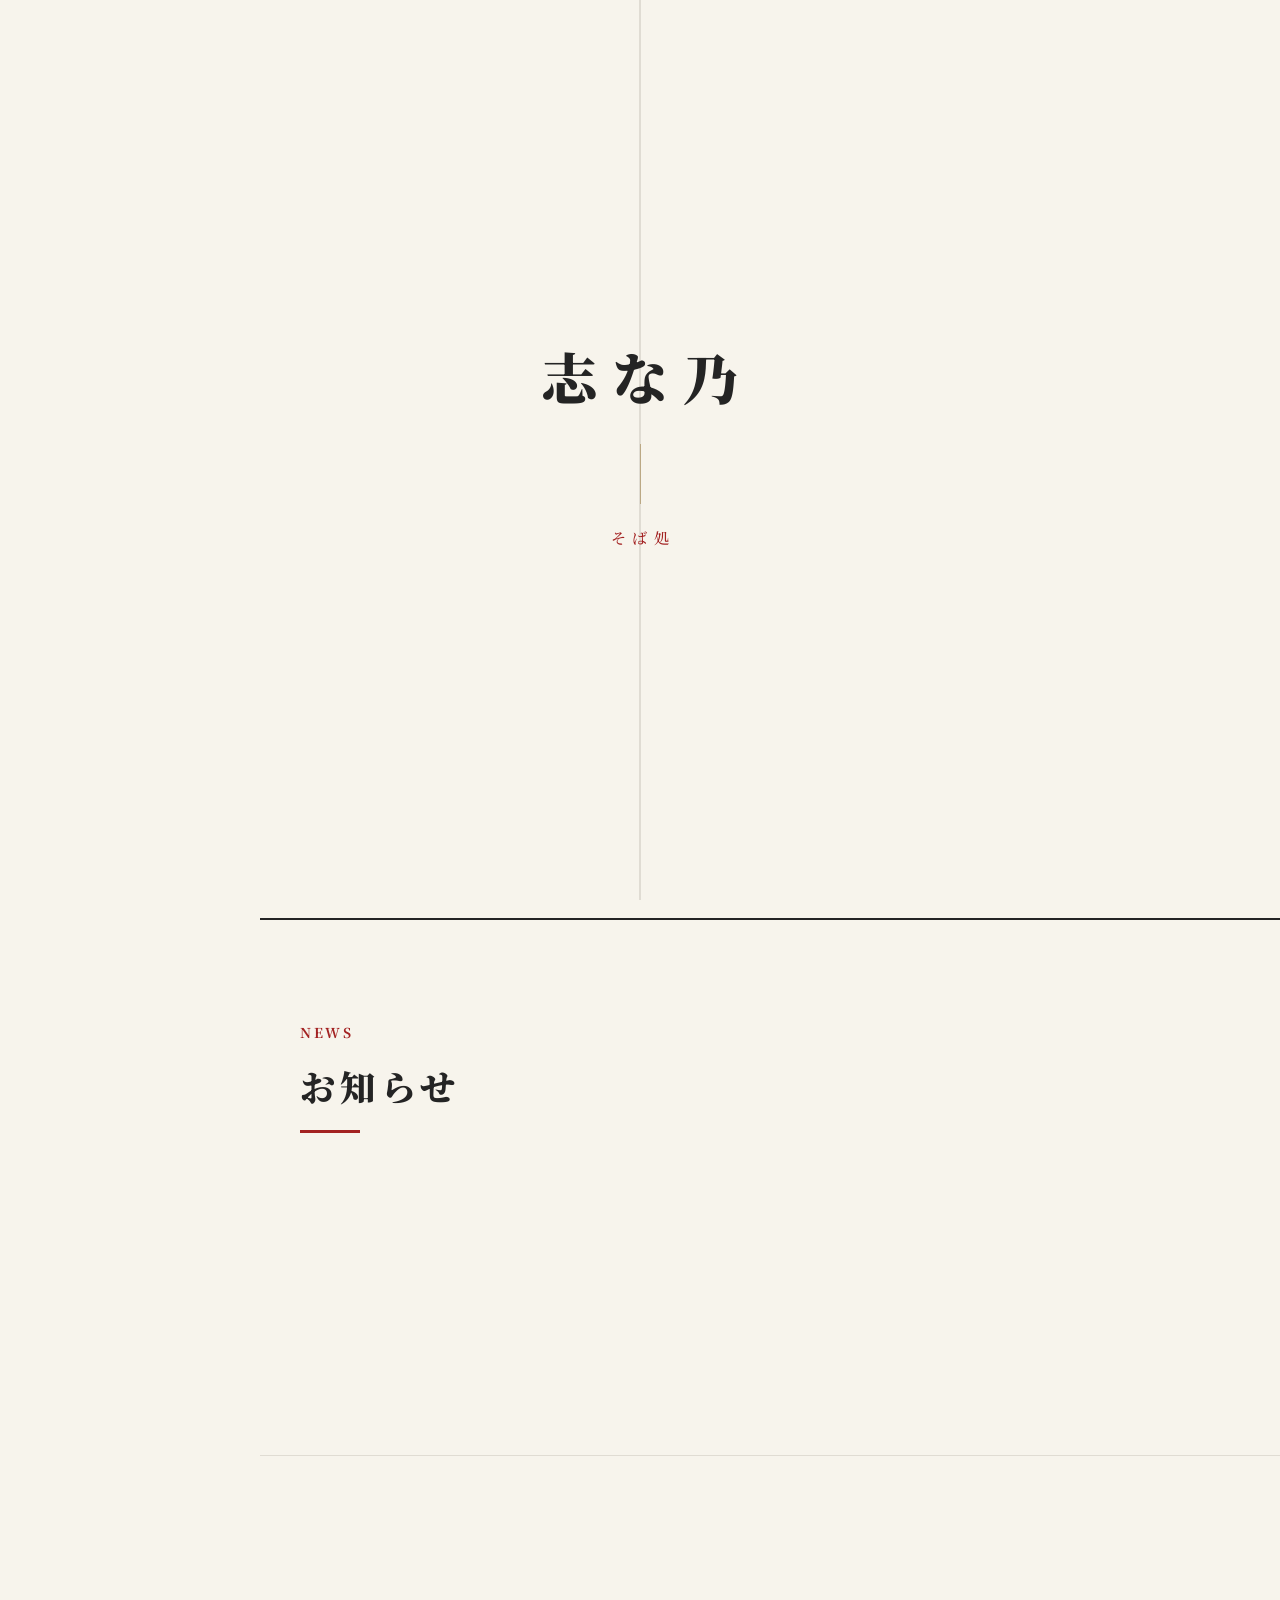
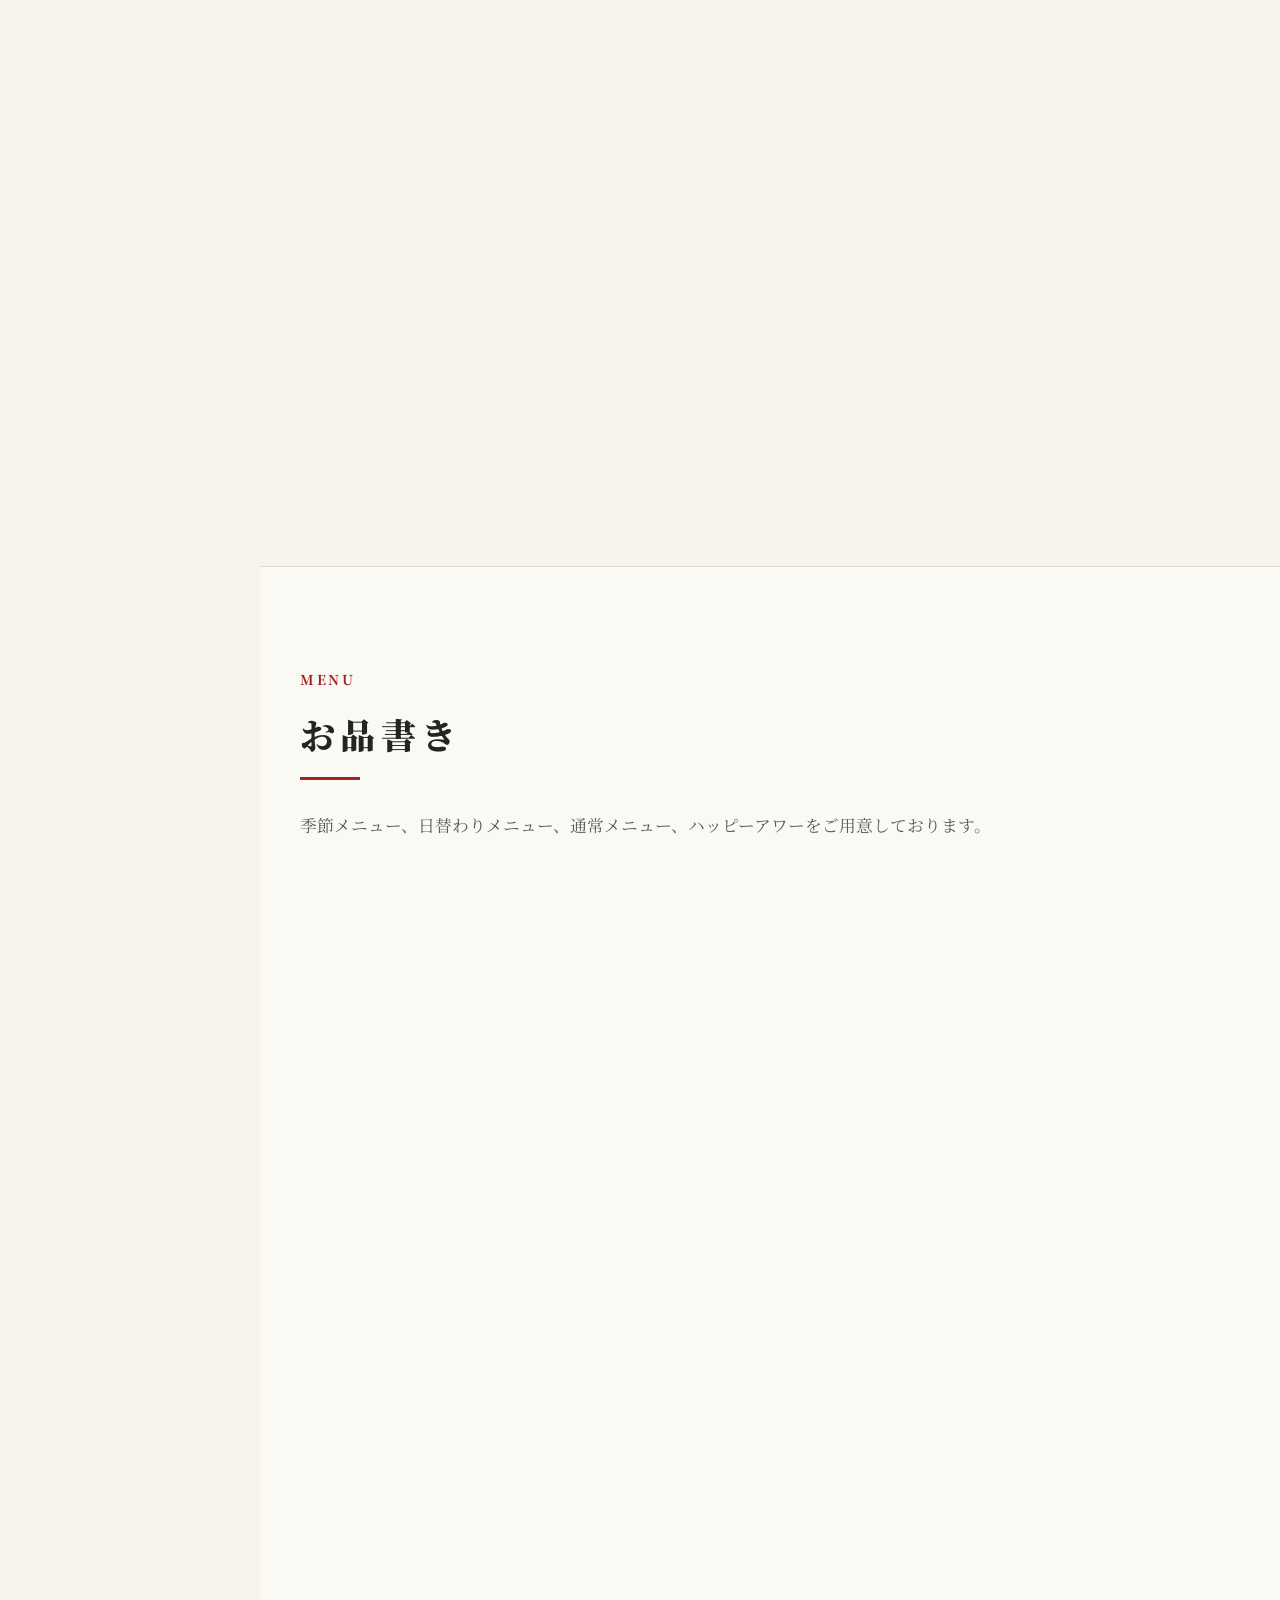
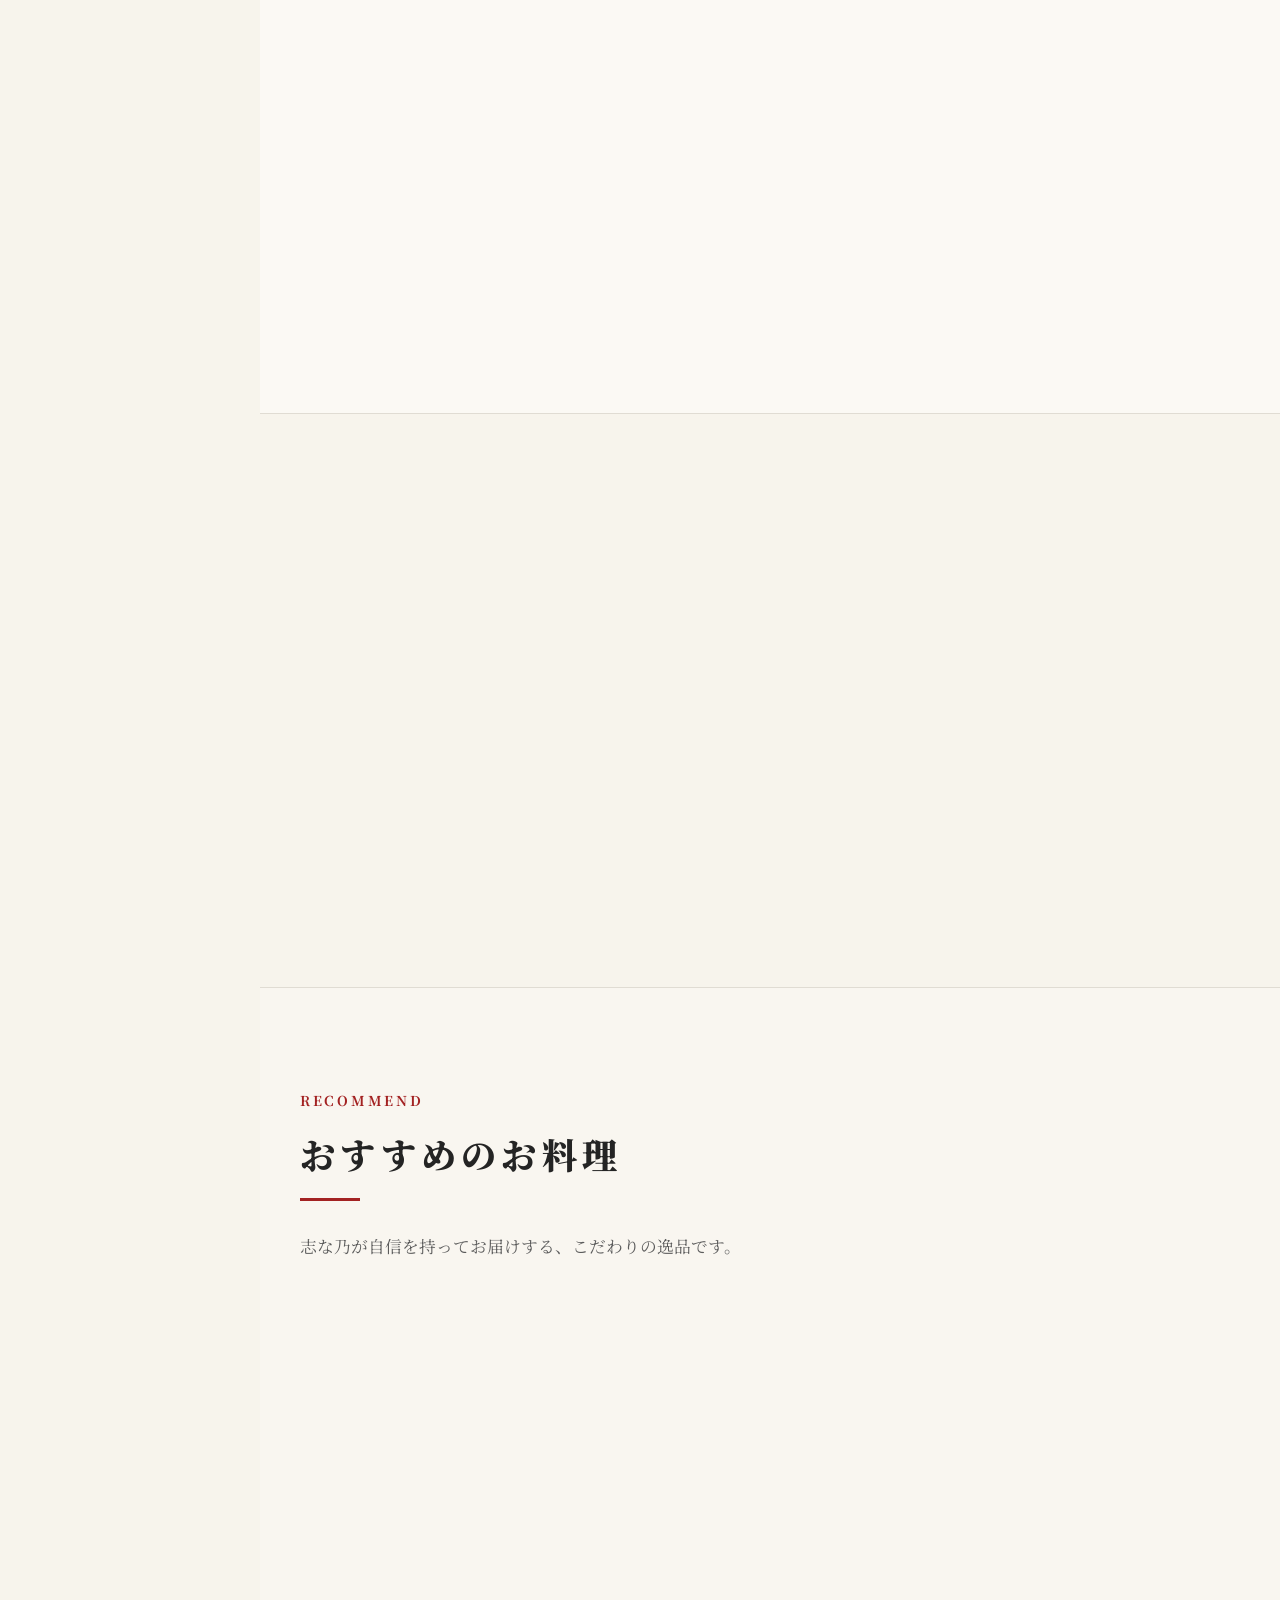
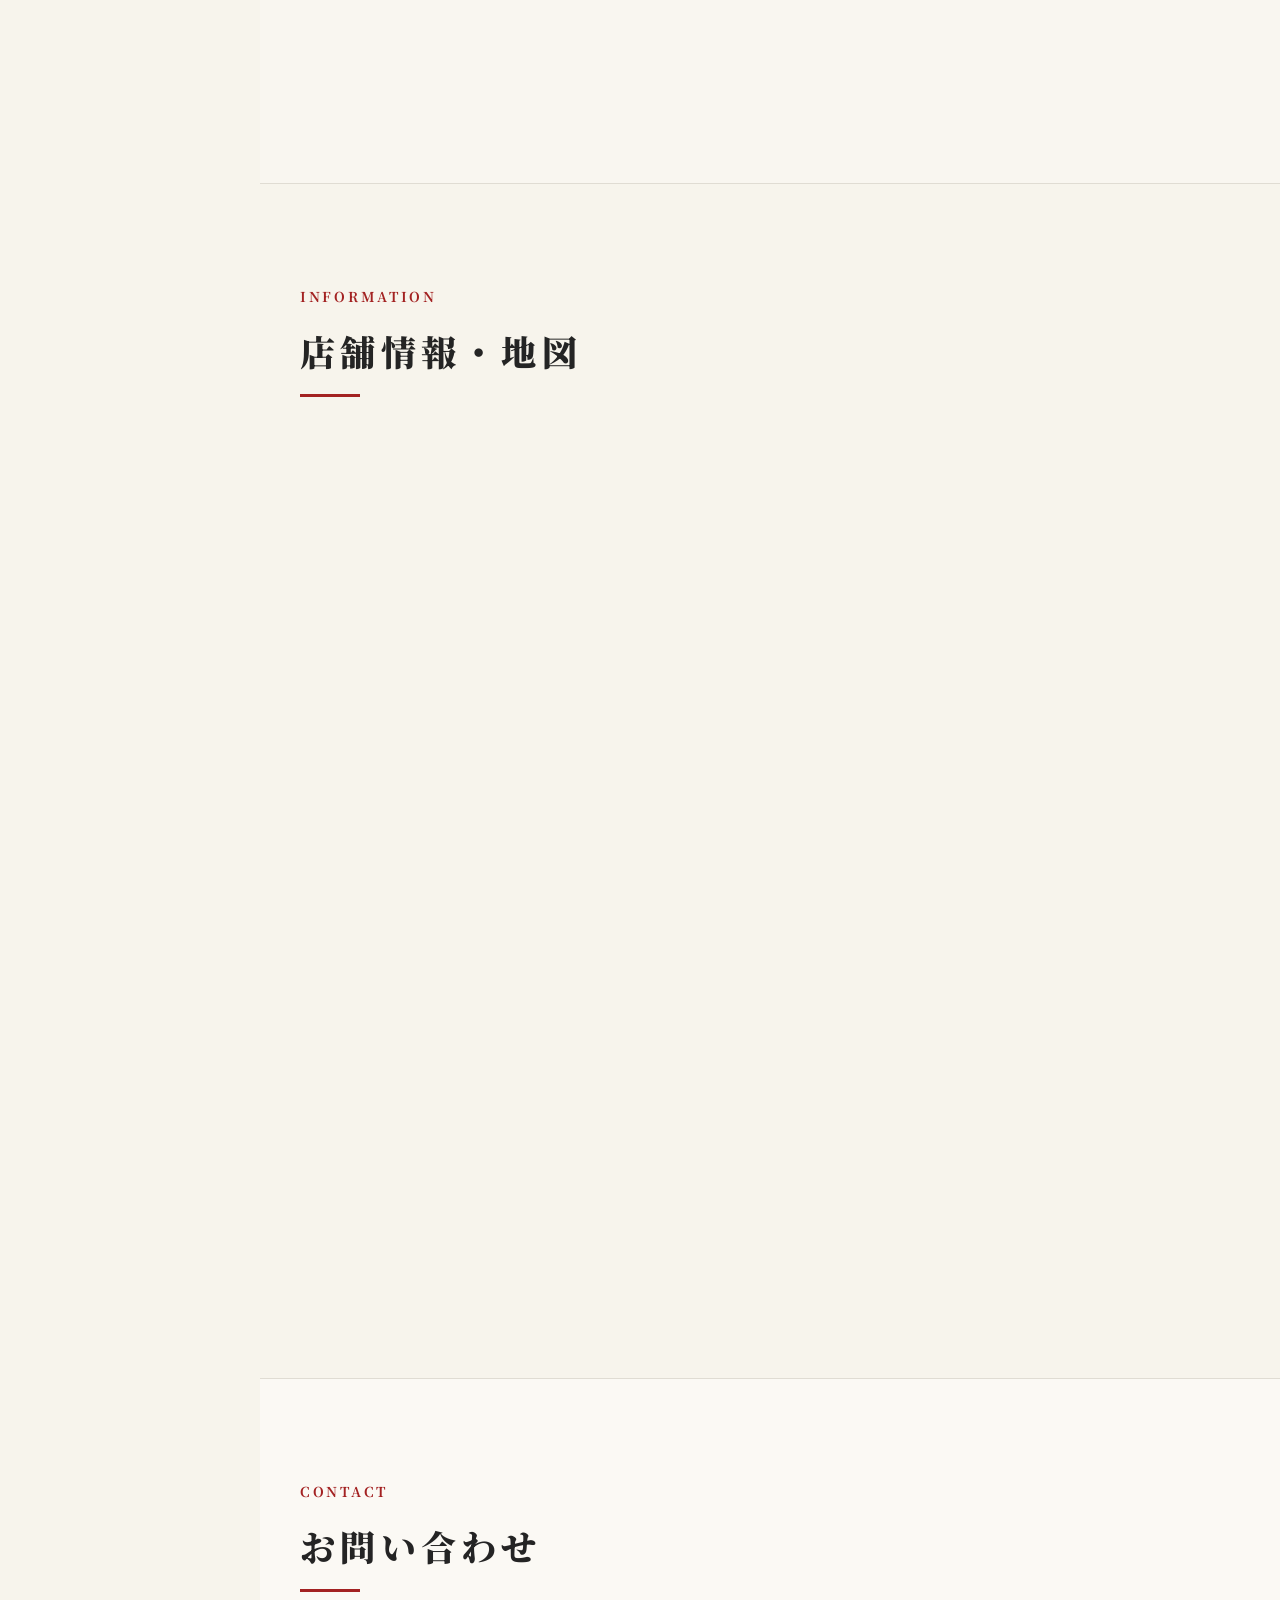
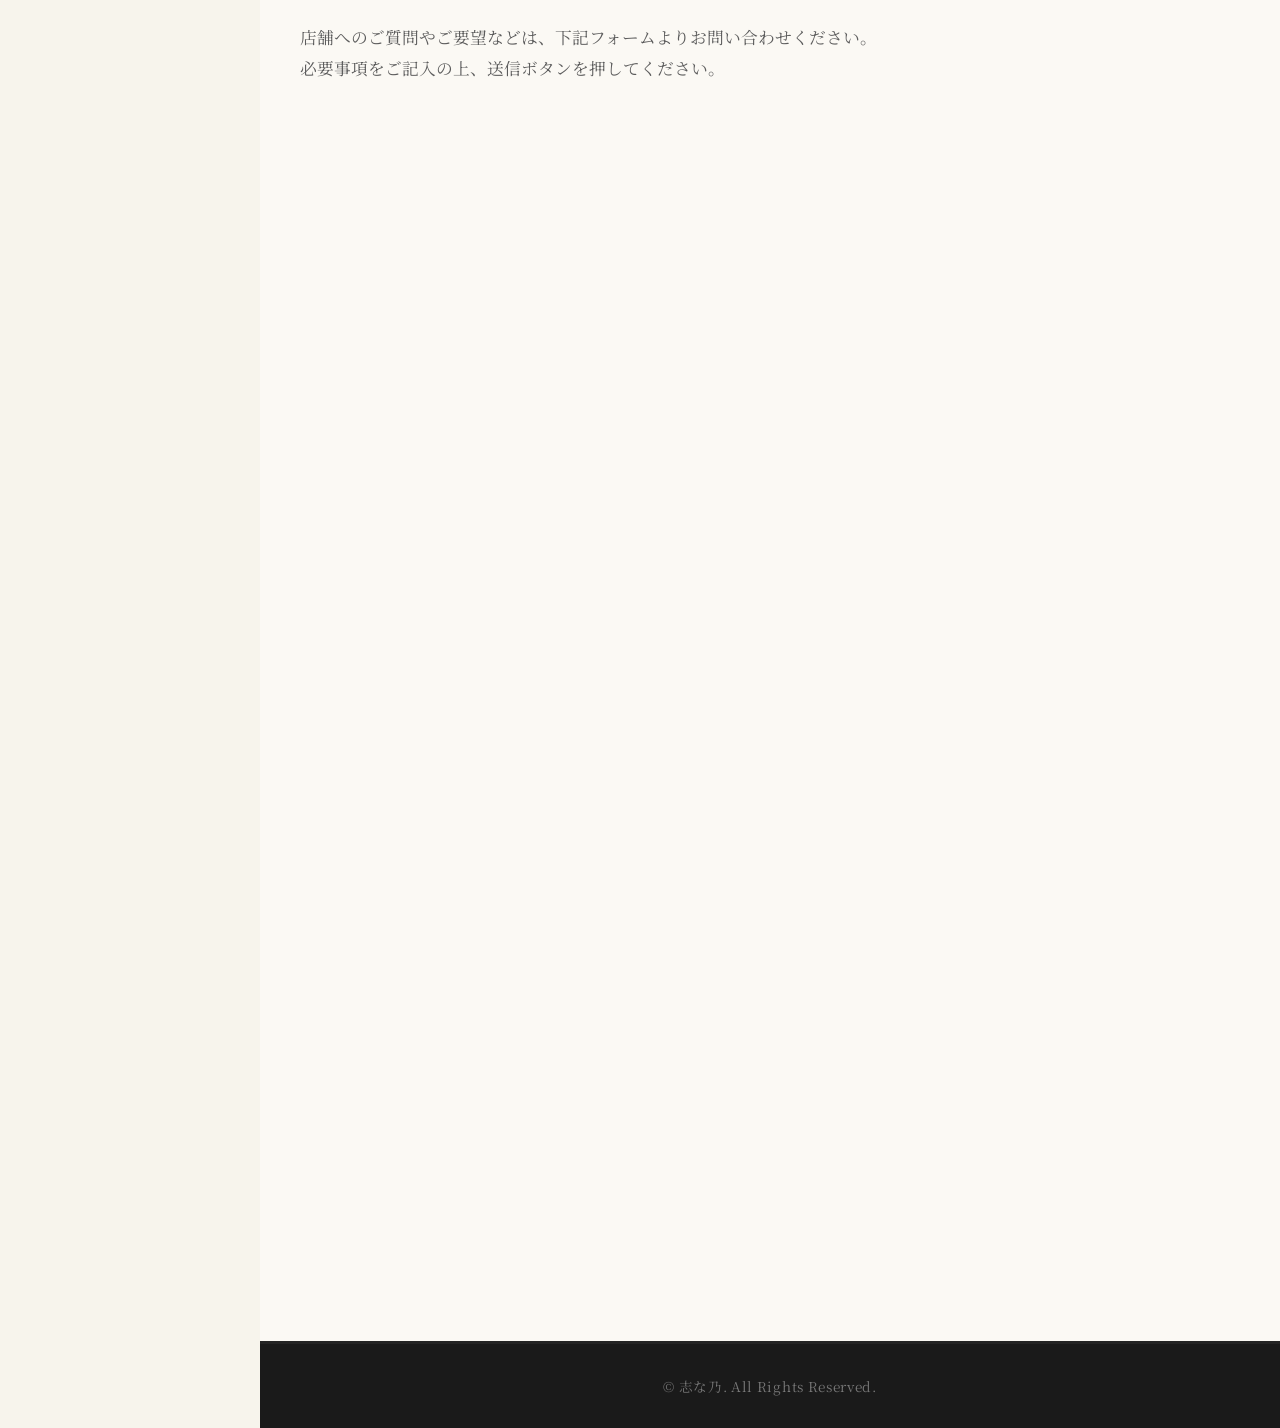
==== commit d4be5edb: "Add autumn menu announcement and refresh seasonal menu" ====
--- a/index.html
+++ b/index.html
@@ -5,6 +5,7 @@
     <meta name="viewport" content="width=device-width, initial-scale=1.0">
     <title>そば処 志な乃（しなの） | 千葉県船橋市・津田沼駅北口徒歩1分</title>
     <meta name="description" content="船橋市・津田沼駅北口すぐのそば処「志な乃（しなの）」。化学調味料や保存料は一切使わず,毎朝店で仕込む伝統の蕎麦と出汁。みずみずしく艶やかで透明感のあるこだわり蕎麦をご堪能ください。">
+    <meta name="google-site-verification" content="Ur5aZT_jZSeFsXH27acqCzoDfN8csVFua3FNb7Xc0w0" />
     
     <!-- OGP Settings -->
     <meta property="og:title" content="そば処 志な乃（しなの） | 津田沼駅北口徒歩1分">
@@ -17,7 +18,7 @@
     <link rel="preconnect" href="https://fonts.gstatic.com" crossorigin>
     <link href="https://fonts.googleapis.com/css2?family=Noto+Serif+JP:wght@300;400;500;700;900&display=swap" rel="stylesheet">
     
-    <link rel="stylesheet" href="style.css">
+    <link rel="stylesheet" href="style.css?v=20261001-autumn-menu">
 </head>
 <body>
 
@@ -123,7 +124,46 @@
                 </div>
                 
                 <div class="news-list fade-in">
+                    <!-- 秋メニュー 2026 -->
+                    <article class="news-item">
+                        <a href="news-detail-6.html" class="news-link">
+                            <div class="news-meta">
+                                <time datetime="2026-10-01" class="news-date">2026.10.01</time>
+                                <span class="news-category">お知らせ</span>
+                            </div>
+                            <h3 class="news-item-title">
+                                秋メニュー始まりました！<span class="news-arrow">→</span>
+                            </h3>
+                        </a>
+                    </article>
+
+                    <!-- つだぬま呑んPASS 2026 -->
+                    <article class="news-item">
+                        <a href="news-detail-5.html" class="news-link">
+                            <div class="news-meta">
+                                <time datetime="2026-09-24" class="news-date">2026.09.24</time>
+                                <span class="news-category">お知らせ</span>
+                            </div>
+                            <h3 class="news-item-title">
+                                【10月1日スタート】つだぬま呑んPASS 2026に参加します！<span class="news-arrow">→</span>
+                            </h3>
+                        </a>
+                    </article>
+
                     <!-- News Item 1 -->
+                    <article class="news-item">
+                        <a href="news-detail-4.html" class="news-link">
+                            <div class="news-meta">
+                                <time datetime="2026-08-17" class="news-date">2026.08.17</time>
+                                <span class="news-category">お知らせ</span>
+                            </div>
+                            <h3 class="news-item-title">
+                                【臨時休業のお知らせ】<span class="news-arrow">→</span>
+                            </h3>
+                        </a>
+                    </article>
+
+                    <!-- News Item 2 -->
                     <article class="news-item">
                         <a href="news-detail-3.html" class="news-link">
                             <div class="news-meta">
@@ -136,7 +176,7 @@
                         </a>
                     </article>
 
-                    <!-- News Item 2 -->
+                    <!-- News Item 3 -->
                     <article class="news-item">
                         <a href="news-detail-2.html" class="news-link">
                             <div class="news-meta">
@@ -149,7 +189,7 @@
                         </a>
                     </article>
 
-                    <!-- News Item 3 -->
+                    <!-- News Item 4 -->
                     <article class="news-item">
                         <a href="news-detail-1.html" class="news-link">
                             <div class="news-meta">
@@ -211,7 +251,7 @@
                     <div class="menu-tab-content active" id="menu-limited">
                         <div class="menu-single-image">
                             <div class="menu-image-container">
-                                <img src="img/期間限定.png" alt="季節メニュー" class="menu-img-zoomable">
+                                <img src="img/autumn-menu-2026.jpg" width="1076" height="1522" alt="秋の季節限定メニュー。きのことじ1,280円、きのこつけそば1,280円、舞茸天そば1,450円、舞茸天御膳1,550円。" class="menu-img-zoomable" loading="lazy">
                             </div>
                         </div>
                     </div>
--- a/style.css
+++ b/style.css
@@ -998,6 +998,10 @@
     height: 150px;
 }
 
+.modal-caption:empty {
+    display: none;
+}
+
 /* --------------------------------------------------------------------------
    8. 店内ギャラリーセクション (Gallery & Slideshow)
    -------------------------------------------------------------------------- */
@@ -1800,6 +1804,113 @@
     display: block;
 }
 
+/* Event article: keep the existing news design and clarify key information. */
+.news-event-card .news-detail-title {
+    font-size: clamp(1.15rem, 5.5vw, 2rem);
+    line-height: 1.55;
+}
+
+.news-event-title-line {
+    display: block;
+}
+
+.news-event-title-word {
+    display: inline-block;
+}
+
+.news-event-kicker {
+    color: var(--color-accent-red);
+    font-weight: 700;
+    margin-bottom: 12px;
+}
+
+.news-event-period {
+    margin: 30px 0;
+    padding: 20px 24px;
+    border-left: 3px solid var(--color-accent-red);
+    background: var(--color-bg-base);
+}
+
+.news-event-period h2 {
+    color: var(--color-accent-red);
+    font-size: 0.9rem;
+    margin-bottom: 8px;
+}
+
+.news-event-period p {
+    font-weight: 700;
+}
+
+.news-event-period time,
+.news-event-period-end {
+    display: inline-block;
+}
+
+.news-event-notes {
+    list-style: none;
+    font-size: 0.9rem;
+    margin: 0 0 25px;
+    color: var(--color-text-sub);
+}
+
+.news-event-notes li {
+    padding-left: 1em;
+    text-indent: -1em;
+}
+
+.news-event-link {
+    color: var(--color-accent-red);
+    text-decoration: underline;
+    text-underline-offset: 0.2em;
+}
+
+.news-event-flyer {
+    margin-top: 36px;
+}
+
+.news-event-flyer a {
+    display: block;
+    cursor: zoom-in;
+}
+
+.news-event-flyer figcaption {
+    margin-top: 12px;
+    color: var(--color-text-sub);
+    font-size: 0.8rem;
+    text-align: center;
+}
+
+.news-event-sr-only {
+    position: absolute;
+    width: 1px;
+    height: 1px;
+    padding: 0;
+    overflow: hidden;
+    clip-path: inset(50%);
+    white-space: nowrap;
+}
+
+/* Seasonal announcements: readable dish names and prices, including on mobile. */
+.news-seasonal-menu {
+    margin: 30px 0;
+    border-top: 1px solid var(--color-border-light);
+}
+
+.news-seasonal-menu > div {
+    display: grid;
+    grid-template-columns: minmax(0, 1fr) auto;
+    gap: 12px;
+    padding: 16px 0;
+    border-bottom: 1px solid var(--color-border-light);
+}
+
+.news-seasonal-menu dd {
+    white-space: nowrap;
+    color: var(--color-accent-red);
+    font-weight: 700;
+    font-variant-numeric: tabular-nums;
+}
+
 /* --------------------------------------------------------------------------
    12. レスポンシブメディアクエリ
    -------------------------------------------------------------------------- */
